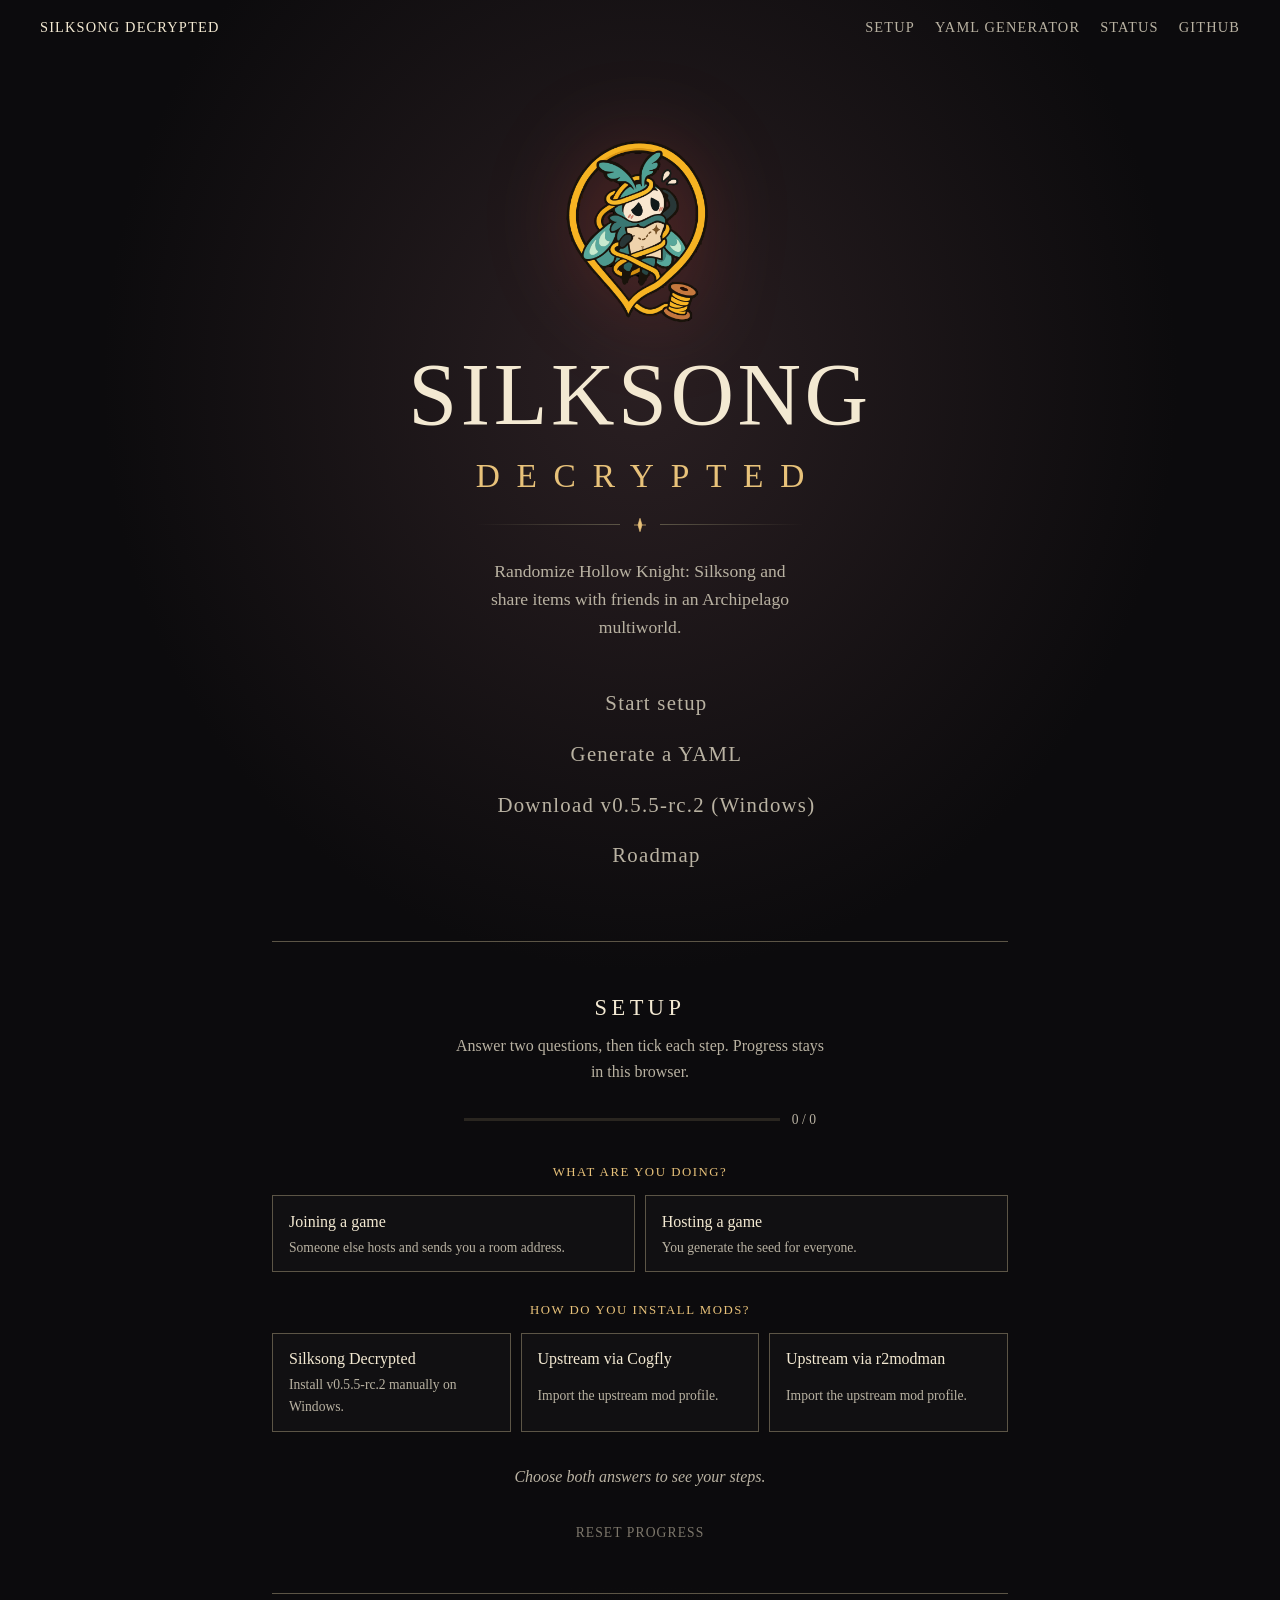
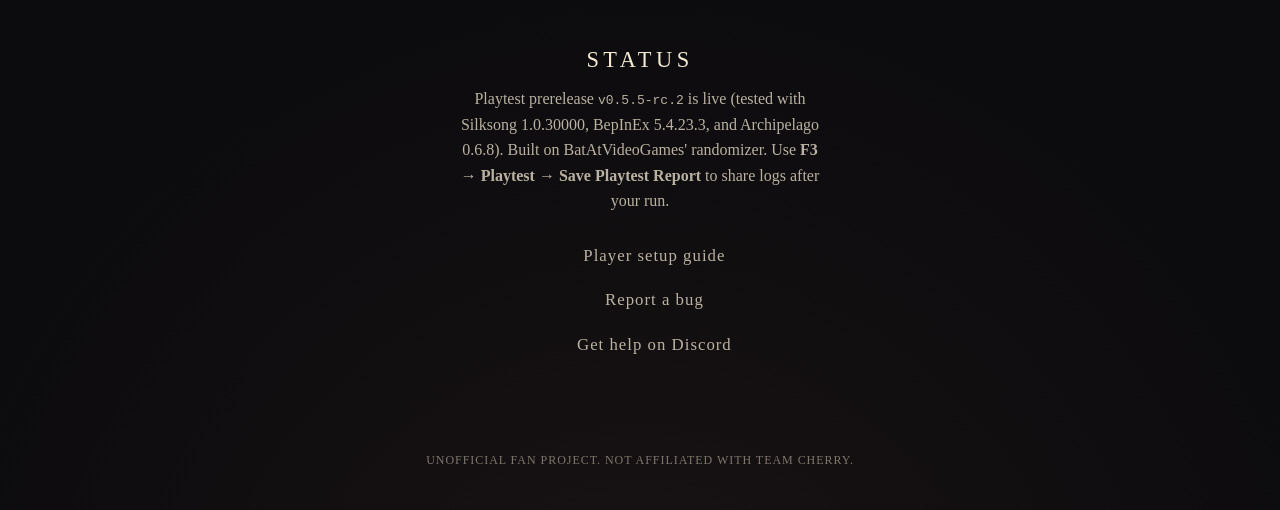
==== site/index.html @ 8d577edd "Prepare v0.5.5-rc.2 playtest release with check icons and diagnostics" ====
<!doctype html>
<html lang="en">
<head>
  <meta charset="utf-8">
  <meta name="viewport" content="width=device-width, initial-scale=1">
  <meta name="description" content="Silksong Decrypted: an unofficial Archipelago randomizer for Hollow Knight: Silksong, with a step-by-step setup checklist.">
  <title>Silksong Decrypted</title>
  <link rel="icon" href="./assets/logo.svg" type="image/svg+xml">
  <link rel="stylesheet" href="./style.css">
  <script src="./setup.js" defer></script>
</head>
<body>
  <svg width="0" height="0" aria-hidden="true" style="position:absolute">
    <defs>
      <symbol id="pin" viewBox="0 0 24 24"><path d="M12 2 15 12 12 22 9 12Z M3 12h6 M15 12h6" fill="currentColor" stroke="currentColor" stroke-width="1"/></symbol>
    </defs>
  </svg>

  <header class="bar">
    <a class="brand" href="./">Silksong Decrypted</a>
    <nav aria-label="Project">
      <a href="#setup">Setup</a>
      <a href="./yaml.html">YAML Generator</a>
      <a href="#status">Status</a>
      <a href="https://github.com/Decryptu/silksong-decrypted">GitHub</a>
    </nav>
  </header>

  <main>
    <section class="title-screen">
      <img class="crest" src="./assets/logo.png" alt="" width="640" height="700">
      <h1>Silksong<span>Decrypted</span></h1>
      <div class="flourish" aria-hidden="true"><i></i><svg><use href="#pin"/></svg><i></i></div>
      <p class="lede">Randomize Hollow Knight: Silksong and share items with friends in an Archipelago multiworld.</p>
      <ul class="menu" role="list">
        <li><a href="#setup"><svg aria-hidden="true"><use href="#pin"/></svg>Start setup</a></li>
        <li><a href="./yaml.html"><svg aria-hidden="true"><use href="#pin"/></svg>Generate a YAML</a></li>
        <li><a href="https://github.com/Decryptu/silksong-decrypted/releases/tag/v0.5.5-rc.2"><svg aria-hidden="true"><use href="#pin"/></svg>Download v0.5.5-rc.2 (Windows)</a></li>
        <li><a href="https://github.com/Decryptu/silksong-decrypted/blob/main/ROADMAP.md"><svg aria-hidden="true"><use href="#pin"/></svg>Roadmap</a></li>
      </ul>
    </section>

    <section id="setup" class="panel" aria-labelledby="setup-h">
      <header class="panel-head">
        <h2 id="setup-h">Setup</h2>
        <p>Answer two questions, then tick each step. Progress stays in this browser.</p>
        <div class="progress" aria-live="polite"><div class="track"><div class="fill" id="fill"></div></div><span id="count">0 / 0</span></div>
      </header>

      <fieldset class="choice">
        <legend>What are you doing?</legend>
        <label><input type="radio" name="role" value="play"><span>Joining a game</span><small>Someone else hosts and sends you a room address.</small></label>
        <label><input type="radio" name="role" value="host"><span>Hosting a game</span><small>You generate the seed for everyone.</small></label>
      </fieldset>

      <fieldset class="choice">
        <legend>How do you install mods?</legend>
        <label><input type="radio" name="install" value="manual"><span>Silksong Decrypted</span><small>Install v0.5.5-rc.2 manually on Windows.</small></label>
        <label><input type="radio" name="install" value="cogfly"><span>Upstream via Cogfly</span><small>Import the upstream mod profile.</small></label>
        <label><input type="radio" name="install" value="r2"><span>Upstream via r2modman</span><small>Import the upstream mod profile.</small></label>
      </fieldset>

      <ol class="steps" id="steps"></ol>
      <p class="hint" id="hint">Choose both answers to see your steps.</p>
      <button type="button" class="reset" id="reset">Reset progress</button>
    </section>

    <section id="status" class="panel" aria-labelledby="status-h">
      <h2 id="status-h">Status</h2>
      <p>Playtest prerelease <code>v0.5.5-rc.2</code> is live (tested with Silksong 1.0.30000, BepInEx 5.4.23.3, and Archipelago 0.6.8). Built on BatAtVideoGames' randomizer. Use <strong>F3 → Playtest → Save Playtest Report</strong> to share logs after your run.</p>
      <ul class="menu small" role="list">
        <li><a href="https://github.com/Decryptu/silksong-decrypted/blob/main/SETUP.md"><svg aria-hidden="true"><use href="#pin"/></svg>Player setup guide</a></li>
        <li><a href="https://github.com/Decryptu/silksong-decrypted/issues"><svg aria-hidden="true"><use href="#pin"/></svg>Report a bug</a></li>
        <li><a href="https://discord.gg/archipelago"><svg aria-hidden="true"><use href="#pin"/></svg>Get help on Discord</a></li>
      </ul>
    </section>
  </main>

  <footer class="bar foot"><span>Unofficial fan project. Not affiliated with Team Cherry.</span></footer>
</body>
</html>
---- site/style.css ----
:root {
  color-scheme: dark;
  --ink: #f3e9d2;
  --dim: #b9b2a2;
  --line: #5c5546;
  --gold: #e8c27a;
  --red: #c0423a;
  --bg: #0c0b0d;
  font: 100%/1.6 Georgia, "Times New Roman", serif;
  background: var(--bg);
  color: var(--ink);
}
* { box-sizing: border-box; }
body {
  margin: 0;
  background:
    radial-gradient(ellipse 60% 40% at 50% 18%, #2a1f22 0%, transparent 70%),
    radial-gradient(ellipse 80% 50% at 50% 110%, #1a1416 0%, transparent 70%),
    var(--bg);
  min-height: 100vh;
}
a { color: var(--gold); text-underline-offset: .25em; }
:focus-visible { outline: 1px solid var(--gold); outline-offset: .35rem; }
svg { width: 1em; height: 1em; }

.bar { display: flex; justify-content: space-between; align-items: center; gap: 1rem; padding: 1rem clamp(1rem, 4vw, 2.5rem); font-size: .9rem; letter-spacing: .08em; text-transform: uppercase; }
.bar nav { display: flex; gap: 1.25rem; }
.bar a { color: var(--dim); text-decoration: none; }
.bar a:hover { color: var(--ink); }
.brand { color: var(--ink) !important; }
.foot { justify-content: center; color: #7d776b; font-size: .75rem; padding-block: 2.5rem; }

main { width: min(46rem, 100% - 2rem); margin-inline: auto; }

.title-screen { text-align: center; padding-block: clamp(2rem, 7vw, 5rem) 4rem; }
.crest { width: clamp(7rem, 22vw, 11rem); height: auto; filter: drop-shadow(0 0 2.5rem #c0423a55); }
h1 { font-weight: 400; font-size: clamp(2.8rem, 9vw, 5.5rem); line-height: 1; letter-spacing: .04em; margin: 1rem 0 0; text-transform: uppercase; }
h1 span { display: block; font-size: .38em; letter-spacing: .5em; margin-top: .6em; color: var(--gold); padding-left: .5em; }
.flourish { display: flex; align-items: center; justify-content: center; gap: .75rem; color: var(--gold); margin: 1.5rem auto; }
.flourish i { height: 1px; width: min(9rem, 30vw); background: linear-gradient(90deg, transparent, var(--line)); }
.flourish i:last-child { transform: scaleX(-1); }
.lede { color: var(--dim); max-width: 34ch; margin: 0 auto 2.5rem; font-size: 1.1rem; }

.menu { list-style: none; padding: 0; margin: 0; display: grid; justify-items: center; gap: .5rem; }
.menu a { display: inline-flex; align-items: center; gap: .75rem; color: var(--dim); text-decoration: none; font-size: 1.3rem; letter-spacing: .06em; padding: .3rem 1rem; transition: color .2s; }
.menu a svg { color: var(--gold); opacity: 0; transform: translateX(.4rem); transition: opacity .2s, transform .2s; }
.menu a:hover, .menu a:focus-visible { color: var(--ink); }
.menu a:hover svg, .menu a:focus-visible svg { opacity: 1; transform: none; }
.menu.small a { font-size: 1.05rem; }

.panel { border-top: 1px solid var(--line); padding-block: 3rem; }
h2 { font-weight: 400; text-transform: uppercase; letter-spacing: .2em; font-size: 1.4rem; text-align: center; margin: 0 0 .5rem; }
.panel > p, .panel-head p { color: var(--dim); text-align: center; margin: 0 auto 1.5rem; max-width: 46ch; }

.progress { display: flex; align-items: center; gap: .75rem; max-width: 22rem; margin: 0 auto 2rem; font-size: .85rem; color: var(--dim); }
.track { flex: 1; height: 3px; background: #2a2620; }
.fill { height: 100%; width: 0; background: var(--gold); transition: width .3s; }

.choice { border: 0; padding: 0; margin: 0 0 1.75rem; }
.choice legend { width: 100%; text-align: center; color: var(--gold); letter-spacing: .12em; text-transform: uppercase; font-size: .8rem; margin-bottom: .75rem; }
.choice { display: grid; grid-template-columns: repeat(auto-fit, minmax(12rem, 1fr)); gap: .6rem; }
.choice label { position: relative; display: grid; gap: .15rem; padding: .8rem 1rem; border: 1px solid var(--line); cursor: pointer; background: #ffffff05; transition: border-color .2s, background .2s; }
.choice label:hover { border-color: var(--dim); }
.choice input { position: absolute; opacity: 0; }
.choice label:has(input:checked) { border-color: var(--gold); background: #e8c27a12; }
.choice label:has(input:focus-visible) { outline: 1px solid var(--gold); outline-offset: 3px; }
.choice small { color: var(--dim); font-size: .85rem; }

.steps { list-style: none; padding: 0; margin: 2rem 0 0; counter-reset: s; }
.steps li { counter-increment: s; border-bottom: 1px solid #2a2620; }
.steps label { display: grid; grid-template-columns: 2rem 1fr; gap: .75rem; padding: .9rem 0; cursor: pointer; }
.steps input { appearance: none; width: 1.2rem; height: 1.2rem; margin: .25rem 0 0; border: 1px solid var(--line); transform: rotate(45deg); cursor: pointer; display: grid; place-content: center; }
.steps input::after { content: ""; width: .55rem; height: .55rem; background: var(--gold); transform: scale(0); transition: transform .15s; }
.steps input:checked { border-color: var(--gold); }
.steps input:checked::after { transform: scale(1); }
.steps b { display: block; font-weight: 400; }
.steps b::before { content: counter(s) ". "; color: var(--gold); }
.steps span { color: var(--dim); font-size: .92rem; }
.steps li:has(input:checked) b { color: var(--dim); text-decoration: line-through; text-decoration-color: var(--line); }
.steps code { font-family: ui-monospace, Consolas, monospace; font-size: .85em; color: var(--ink); background: #ffffff0d; padding: .05em .35em; user-select: all; }

.hint { text-align: center; color: var(--dim); font-style: italic; }
.hint[hidden] { display: none; }
.reset { display: block; margin: 2rem auto 0; background: none; border: 0; color: #7d776b; font: inherit; font-size: .85rem; letter-spacing: .08em; text-transform: uppercase; cursor: pointer; }
.reset:hover { color: var(--red); }

@media (max-width: 36rem) {
  .bar { flex-direction: column; gap: .5rem; }
  .menu a { font-size: 1.15rem; }
}

/* YAML Generator */
.bar a[aria-current="page"] { color: var(--gold); }
.sr-only { position: absolute; width: 1px; height: 1px; padding: 0; margin: -1px; overflow: hidden; clip: rect(0, 0, 0, 0); white-space: nowrap; border: 0; }

.yaml-main { width: min(76rem, 100% - 2rem); margin-inline: auto; padding-bottom: 3rem; }
.yaml-hero { text-align: center; padding-block: clamp(1.5rem, 4vw, 3rem) 2rem; border-bottom: 1px solid var(--line); }
.yaml-hero .eyebrow { margin: 0 0 .5rem; font-size: .8rem; letter-spacing: .16em; text-transform: uppercase; color: var(--gold); }
.yaml-hero h1 { font-size: clamp(2rem, 5vw, 3.2rem); margin: 0 0 .75rem; }
.yaml-hero .lede { max-width: 54ch; margin-bottom: 0; font-size: 1.02rem; }

.yaml-presets-section { padding-block: 1.75rem; border-bottom: 1px solid #2a2620; }
.section-head { display: flex; flex-wrap: wrap; justify-content: space-between; align-items: center; gap: .75rem; margin-bottom: 1rem; }
.section-head h2 { margin: 0; text-align: left; font-size: 1.1rem; }
.preset-actions { display: flex; gap: .5rem; flex-wrap: wrap; }

.preset-grid { display: grid; grid-template-columns: repeat(auto-fill, minmax(13.5rem, 1fr)); gap: .65rem; }
.preset-card { text-align: left; font: inherit; color: var(--ink); background: #ffffff05; border: 1px solid var(--line); padding: .75rem .9rem; cursor: pointer; display: grid; gap: .35rem; align-content: start; transition: border-color .2s, background .2s; }
.preset-card:hover { border-color: var(--dim); background: #ffffff0a; }
.preset-card.active { border-color: var(--gold); background: #e8c27a14; }
.preset-top { display: flex; justify-content: space-between; align-items: center; gap: .5rem; }
.preset-top strong { font-weight: 400; font-size: 1rem; }
.preset-desc { color: var(--dim); font-size: .82rem; line-height: 1.4; }

.tag { font-size: .68rem; letter-spacing: .1em; text-transform: uppercase; padding: .1rem .45rem; border: 1px solid var(--line); color: var(--gold); white-space: nowrap; }
.tag.beta { border-color: #c0423a88; color: #f08a82; background: #c0423a1a; }

.yaml-layout { display: grid; grid-template-columns: minmax(0, 1.45fr) minmax(0, 1fr); gap: 1.5rem; align-items: start; margin-top: 1.75rem; }
.yaml-editor { min-width: 0; max-width: 100%; }
.yaml-sidebar { position: sticky; top: 1rem; display: grid; grid-template-columns: minmax(0, 1fr); gap: 1.25rem; min-width: 0; max-width: 100%; }

.card { border: 1px solid var(--line); background: #121013cc; padding: 1.1rem 1.2rem; min-width: 0; max-width: 100%; }
.card-head { display: flex; justify-content: space-between; align-items: flex-start; gap: .75rem; margin-bottom: .75rem; }
.card-head h2 { margin: 0; text-align: left; font-size: 1.05rem; letter-spacing: .15em; }
.meta-line { margin: .2rem 0 0; font-size: .82rem; color: var(--dim); }
.meta-line code { font-family: ui-monospace, Consolas, monospace; color: var(--gold); }

.identity-card { margin-bottom: 1rem; }
.identity-grid { display: grid; grid-template-columns: minmax(0, 1fr) minmax(0, 1.3fr); gap: .85rem; }
.field { display: grid; gap: .3rem; }
.field-label { font-size: .82rem; letter-spacing: .06em; text-transform: uppercase; color: var(--gold); }
.field-label small { text-transform: none; letter-spacing: 0; color: var(--dim); }
.field input, .toolbar input[type="search"], .opt-control select, .opt-control input[type="text"], .opt-control input[type="number"], .opt-control textarea {
  width: 100%; font: inherit; font-size: .92rem; color: var(--ink); background: #0c0b0d; border: 1px solid var(--line); padding: .45rem .65rem;
}
.opt-control textarea { font-family: ui-monospace, Consolas, monospace; font-size: .8rem; resize: vertical; }
.field input.invalid, .opt-control textarea.invalid { border-color: var(--red); background: #c0423a14; }
.import-status, .copy-status { margin: .6rem 0 0; font-size: .84rem; color: var(--gold); }
.import-status.error { color: #f08a82; }

.toolbar { display: flex; flex-wrap: wrap; gap: .65rem; align-items: center; margin-bottom: 1rem; }
.search-wrap { flex: 1 1 14rem; }
.toolbar-toggles { display: flex; flex-wrap: wrap; align-items: center; gap: .65rem; }
.inline-check { display: inline-flex; align-items: center; gap: .4rem; font-size: .85rem; color: var(--dim); cursor: pointer; }
.inline-check input { accent-color: var(--gold); cursor: pointer; }

.btn { font: inherit; font-size: .82rem; letter-spacing: .08em; text-transform: uppercase; padding: .48rem .85rem; border: 1px solid var(--line); background: #ffffff08; color: var(--ink); cursor: pointer; transition: border-color .2s, background .2s, color .2s; }
.btn:hover:not(:disabled) { border-color: var(--gold); color: var(--gold); }
.btn:disabled { opacity: .45; cursor: not-allowed; }
.btn.primary { border-color: var(--gold); background: #e8c27a22; color: var(--gold); }
.btn.primary:hover:not(:disabled) { background: #e8c27a38; color: var(--ink); }
.btn.ghost, .btn.subtle { background: transparent; color: var(--dim); padding: .35rem .65rem; font-size: .76rem; }
.btn.quickfix { margin-top: .5rem; padding: .3rem .65rem; font-size: .74rem; border-color: var(--gold); color: var(--gold); }
.file-btn { display: inline-flex; align-items: center; }

.groups-container { display: grid; grid-template-columns: minmax(0, 1fr); gap: .75rem; }
.opt-group { border: 1px solid var(--line); background: #121013aa; min-width: 0; }
.opt-group.experimental-group { border-color: #c0423a66; }
.opt-group summary { display: flex; justify-content: space-between; align-items: center; gap: .75rem; padding: .8rem 1rem; cursor: pointer; list-style: none; user-select: none; }
.opt-group summary::-webkit-details-marker { display: none; }
.opt-group summary::before { content: "▸"; color: var(--gold); margin-right: .5rem; transition: transform .15s; display: inline-block; }
.opt-group[open] summary::before { transform: rotate(90deg); }
.group-title { font-size: .95rem; letter-spacing: .1em; text-transform: uppercase; flex: 1; }
.group-meta { display: inline-flex; align-items: center; gap: .5rem; font-size: .8rem; color: var(--dim); }
.changed-pill { color: var(--gold); border: 1px solid #e8c27a66; background: #e8c27a14; padding: .05rem .45rem; font-size: .74rem; }

.opt-list { border-top: 1px solid #2a2620; }
.opt-row { padding: .85rem 1rem; border-bottom: 1px solid #221f1c; border-left: 3px solid transparent; min-width: 0; }
.opt-row:last-child { border-bottom: 0; }
.opt-row.modified { border-left-color: var(--gold); background: #e8c27a07; }
.opt-row.issue-warning { border-left-color: #d9a043; background: #d9a04310; }
.opt-row.issue-error { border-left-color: var(--red); background: #c0423a16; }

.opt-head { display: grid; grid-template-columns: minmax(0, 1fr) minmax(11rem, 13.5rem); gap: 1rem; align-items: start; }
.opt-info, .opt-control { min-width: 0; }
.opt-title-line { display: flex; flex-wrap: wrap; align-items: center; gap: .45rem; }
.opt-title-line strong { font-weight: 400; font-size: .98rem; }
.opt-title-line code { font-family: ui-monospace, Consolas, monospace; font-size: .74rem; color: #9c9586; background: #ffffff09; padding: .05rem .35rem; overflow-wrap: anywhere; }
.opt-reset { background: none; border: 0; color: var(--dim); font: inherit; font-size: .74rem; text-transform: uppercase; letter-spacing: .06em; cursor: pointer; padding: 0 .25rem; }
.opt-reset:hover { color: var(--gold); text-decoration: underline; }
.opt-desc { margin: .35rem 0 0; font-size: .83rem; line-height: 1.45; color: var(--dim); }

.segmented { display: grid; grid-template-columns: 1fr 1fr; border: 1px solid var(--line); }
.seg-btn { font: inherit; font-size: .82rem; padding: .42rem .5rem; border: 0; background: #0c0b0d; color: var(--dim); cursor: pointer; transition: background .15s, color .15s; }
.seg-btn + .seg-btn { border-left: 1px solid var(--line); }
.seg-btn.active { background: #e8c27a24; color: var(--gold); }

.range-control { display: grid; grid-template-columns: 1fr 4.4rem; gap: .5rem; align-items: center; }
.range-control input[type="range"] { width: 100%; accent-color: var(--gold); cursor: pointer; }
.special-chips { display: flex; flex-wrap: wrap; gap: .3rem; margin-top: .35rem; }
.chip { font: inherit; font-size: .72rem; padding: .12rem .4rem; border: 1px solid var(--line); background: transparent; color: var(--dim); cursor: pointer; }
.chip.active, .chip:hover { border-color: var(--gold); color: var(--gold); }

.status-pill { font-size: .74rem; letter-spacing: .1em; text-transform: uppercase; padding: .15rem .55rem; border: 1px solid; }
.status-pill.ok { color: #8fd19e; border-color: #4f8c5e; background: #4f8c5e1a; }
.status-pill.warn { color: var(--gold); border-color: #a8823c; background: #e8c27a18; }
.status-pill.error { color: #f29a94; border-color: var(--red); background: #c0423a22; }

.filler-summary { font-size: .82rem; color: var(--dim); padding: .45rem .65rem; border: 1px solid #353028; background: #ffffff05; margin-bottom: .75rem; }
.filler-summary.short { border-color: var(--red); color: #f29a94; background: #c0423a16; }

.validation-list { display: grid; gap: .6rem; max-height: 18rem; overflow-y: auto; }
.validation-ok { margin: 0; font-size: .88rem; color: #9fcba9; }
.issue-card { padding: .65rem .75rem; border: 1px solid; font-size: .83rem; line-height: 1.4; }
.issue-card strong { display: block; font-weight: 400; font-size: .9rem; margin-bottom: .2rem; }
.issue-card p { margin: 0; color: var(--dim); }
.issue-card.error { border-color: var(--red); background: #c0423a18; }
.issue-card.error strong { color: #f29a94; }
.issue-card.warning { border-color: #a8823c; background: #e8c27a12; }
.issue-card.warning strong { color: var(--gold); }
.issue-card.info { border-color: var(--line); background: #ffffff06; }

.export-toggles { display: flex; flex-wrap: wrap; gap: .85rem; margin-bottom: .85rem; }
.export-actions { display: flex; flex-wrap: wrap; gap: .6rem; margin-bottom: .85rem; }
.export-actions .btn { flex: 1 1 8rem; text-align: center; }

.yaml-code { margin: 0; padding: .85rem; background: #080709; border: 1px solid #2e2922; color: var(--ink); font-family: ui-monospace, Consolas, monospace; font-size: .78rem; line-height: 1.48; max-width: 100%; max-height: 26rem; overflow: auto; white-space: pre; }

@media (max-width: 56rem) {
  .yaml-layout { grid-template-columns: minmax(0, 1fr); }
  .yaml-sidebar { position: static; }
}
@media (max-width: 40rem) {
  .identity-grid, .opt-head { grid-template-columns: minmax(0, 1fr); }
}
@media (prefers-reduced-motion: reduce) { * { transition: none !important; } }
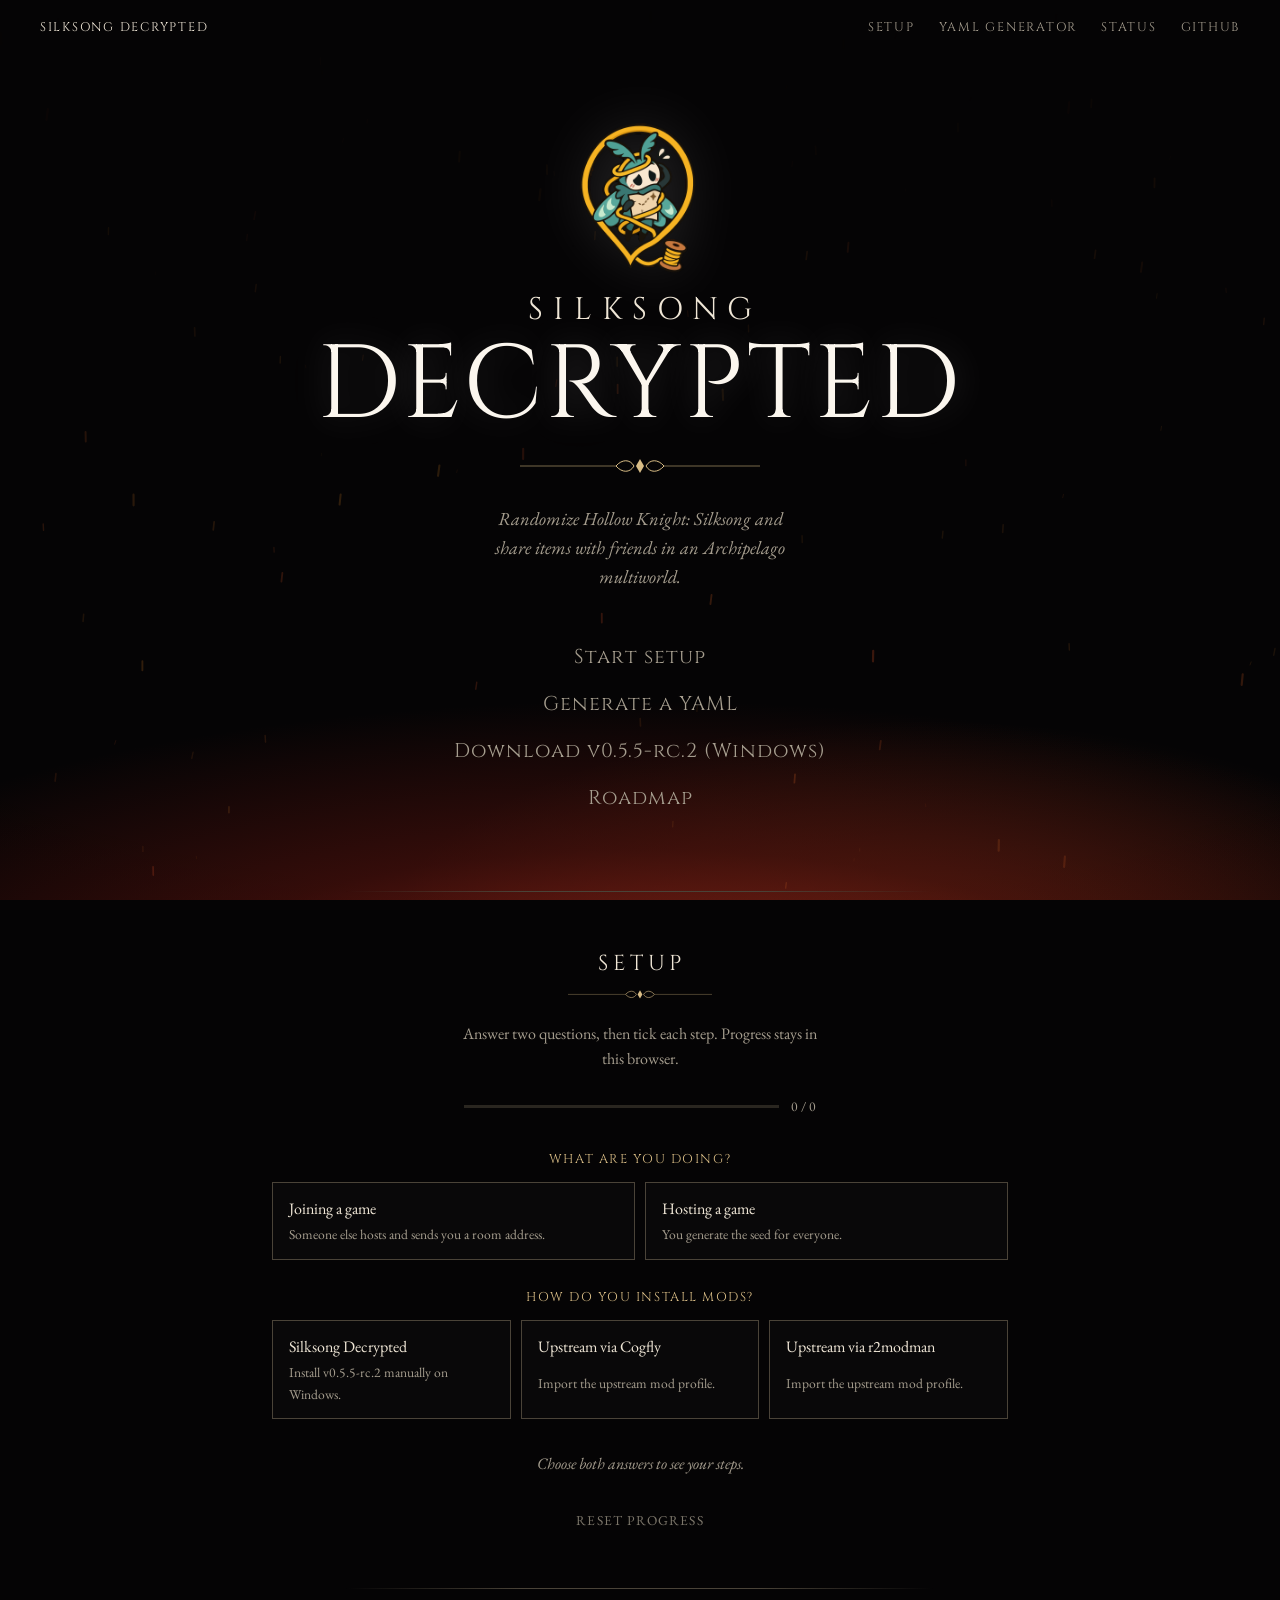
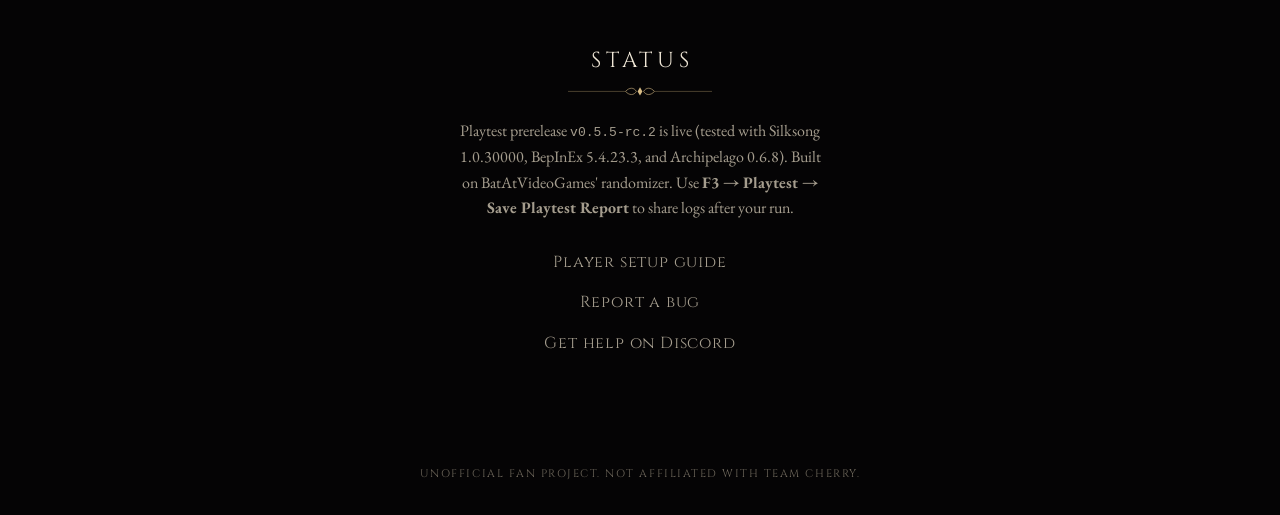
==== commit e2c14211: "Redesign site to match the game's title screen Mirror the menu's left and right cursors so labels st" ====
--- a/site/index.html
+++ b/site/index.html
@@ -7,12 +7,17 @@
   <title>Silksong Decrypted</title>
   <link rel="icon" href="./assets/logo.svg" type="image/svg+xml">
   <link rel="stylesheet" href="./style.css">
+  <link rel="preconnect" href="https://fonts.googleapis.com">
+  <link rel="preconnect" href="https://fonts.gstatic.com" crossorigin>
+  <link rel="stylesheet" href="https://fonts.googleapis.com/css2?family=Cinzel:wght@400;600&family=EB+Garamond:ital,wght@0,400;0,500;1,400&display=swap">
+  <script src="./embers.js" defer></script>
   <script src="./setup.js" defer></script>
 </head>
 <body>
   <svg width="0" height="0" aria-hidden="true" style="position:absolute">
     <defs>
-      <symbol id="pin" viewBox="0 0 24 24"><path d="M12 2 15 12 12 22 9 12Z M3 12h6 M15 12h6" fill="currentColor" stroke="currentColor" stroke-width="1"/></symbol>
+      <symbol id="fleur" viewBox="0 0 32 24"><g fill="currentColor"><path d="M30 12 22 9.2 18 12l4 2.8Z"/><path d="M18 12c-3-4.5-7.5-6-11-3.6-2.4 1.6-1.6 5 .9 5 1.7 0 2.4-1.6 1.5-2.6-.6-.7-1.8-.4-1.8.4.9-2 4.6-2 10.4.8Z"/><path d="M18 12c-3 4.5-7.5 6-11 3.6-.7-.5-1.2-1.1-1.4-1.8 2.6 1.5 6.6.8 12.4-1.8Z" opacity=".7"/><circle cx="3" cy="12" r="1.3"/></g></symbol>
+      <symbol id="rule" viewBox="0 0 240 20"><g fill="none" stroke="currentColor" stroke-width="1"><path d="M0 10h96M144 10h96" opacity=".55"/><path d="M96 10c6-7 14-7 18 0-4 7-12 7-18 0ZM144 10c-6-7-14-7-18 0 4 7 12 7 18 0Z"/></g><path d="M120 3l4 7-4 7-4-7Z" fill="currentColor"/></symbol>
     </defs>
   </svg>
 
@@ -29,20 +34,21 @@
   <main>
     <section class="title-screen">
       <img class="crest" src="./assets/logo.png" alt="" width="640" height="700">
-      <h1>Silksong<span>Decrypted</span></h1>
-      <div class="flourish" aria-hidden="true"><i></i><svg><use href="#pin"/></svg><i></i></div>
+      <h1><small>Silksong</small>Decrypted</h1>
+      <svg class="rule" aria-hidden="true"><use href="#rule"/></svg>
       <p class="lede">Randomize Hollow Knight: Silksong and share items with friends in an Archipelago multiworld.</p>
       <ul class="menu" role="list">
-        <li><a href="#setup"><svg aria-hidden="true"><use href="#pin"/></svg>Start setup</a></li>
-        <li><a href="./yaml.html"><svg aria-hidden="true"><use href="#pin"/></svg>Generate a YAML</a></li>
-        <li><a href="https://github.com/Decryptu/silksong-decrypted/releases/tag/v0.5.5-rc.2"><svg aria-hidden="true"><use href="#pin"/></svg>Download v0.5.5-rc.2 (Windows)</a></li>
-        <li><a href="https://github.com/Decryptu/silksong-decrypted/blob/main/ROADMAP.md"><svg aria-hidden="true"><use href="#pin"/></svg>Roadmap</a></li>
+        <li><a href="#setup"><svg class="cur" aria-hidden="true"><use href="#fleur"/></svg><span>Start setup</span><svg class="cur r" aria-hidden="true"><use href="#fleur"/></svg></a></li>
+        <li><a href="./yaml.html"><svg class="cur" aria-hidden="true"><use href="#fleur"/></svg><span>Generate a YAML</span><svg class="cur r" aria-hidden="true"><use href="#fleur"/></svg></a></li>
+        <li><a href="https://github.com/Decryptu/silksong-decrypted/releases/tag/v0.5.5-rc.2"><svg class="cur" aria-hidden="true"><use href="#fleur"/></svg><span>Download v0.5.5-rc.2 (Windows)</span><svg class="cur r" aria-hidden="true"><use href="#fleur"/></svg></a></li>
+        <li><a href="https://github.com/Decryptu/silksong-decrypted/blob/main/ROADMAP.md"><svg class="cur" aria-hidden="true"><use href="#fleur"/></svg><span>Roadmap</span><svg class="cur r" aria-hidden="true"><use href="#fleur"/></svg></a></li>
       </ul>
     </section>
 
     <section id="setup" class="panel" aria-labelledby="setup-h">
       <header class="panel-head">
         <h2 id="setup-h">Setup</h2>
+        <svg class="rule small" aria-hidden="true"><use href="#rule"/></svg>
         <p>Answer two questions, then tick each step. Progress stays in this browser.</p>
         <div class="progress" aria-live="polite"><div class="track"><div class="fill" id="fill"></div></div><span id="count">0 / 0</span></div>
       </header>
@@ -67,11 +73,12 @@
 
     <section id="status" class="panel" aria-labelledby="status-h">
       <h2 id="status-h">Status</h2>
+      <svg class="rule small" aria-hidden="true"><use href="#rule"/></svg>
       <p>Playtest prerelease <code>v0.5.5-rc.2</code> is live (tested with Silksong 1.0.30000, BepInEx 5.4.23.3, and Archipelago 0.6.8). Built on BatAtVideoGames' randomizer. Use <strong>F3 → Playtest → Save Playtest Report</strong> to share logs after your run.</p>
       <ul class="menu small" role="list">
-        <li><a href="https://github.com/Decryptu/silksong-decrypted/blob/main/SETUP.md"><svg aria-hidden="true"><use href="#pin"/></svg>Player setup guide</a></li>
-        <li><a href="https://github.com/Decryptu/silksong-decrypted/issues"><svg aria-hidden="true"><use href="#pin"/></svg>Report a bug</a></li>
-        <li><a href="https://discord.gg/archipelago"><svg aria-hidden="true"><use href="#pin"/></svg>Get help on Discord</a></li>
+        <li><a href="https://github.com/Decryptu/silksong-decrypted/blob/main/SETUP.md"><svg class="cur" aria-hidden="true"><use href="#fleur"/></svg><span>Player setup guide</span><svg class="cur r" aria-hidden="true"><use href="#fleur"/></svg></a></li>
+        <li><a href="https://github.com/Decryptu/silksong-decrypted/issues"><svg class="cur" aria-hidden="true"><use href="#fleur"/></svg><span>Report a bug</span><svg class="cur r" aria-hidden="true"><use href="#fleur"/></svg></a></li>
+        <li><a href="https://discord.gg/archipelago"><svg class="cur" aria-hidden="true"><use href="#fleur"/></svg><span>Get help on Discord</span><svg class="cur r" aria-hidden="true"><use href="#fleur"/></svg></a></li>
       </ul>
     </section>
   </main>
--- a/site/style.css
+++ b/site/style.css
@@ -1,55 +1,67 @@
 :root {
   color-scheme: dark;
-  --ink: #f3e9d2;
-  --dim: #b9b2a2;
-  --line: #5c5546;
-  --gold: #e8c27a;
+  --ink: #efe6d6;
+  --dim: #a59d8e;
+  --line: #4a4338;
+  --gold: #d9bd86;
   --red: #c0423a;
-  --bg: #0c0b0d;
-  font: 100%/1.6 Georgia, "Times New Roman", serif;
+  --bg: #050405;
+  --display: "Cinzel", "Trajan Pro", Georgia, serif;
+  font: 400 100%/1.6 "EB Garamond", Georgia, "Times New Roman", serif;
   background: var(--bg);
   color: var(--ink);
 }
 * { box-sizing: border-box; }
-body {
-  margin: 0;
+html { background: var(--bg); }
+body { margin: 0; min-height: 100vh; position: relative; isolation: isolate; }
+/* Title-screen backdrop: black sky, heat rising from below, a faint ember haze. */
+body::before {
+  content: ""; position: fixed; inset: 0; z-index: -2; pointer-events: none;
   background:
-    radial-gradient(ellipse 60% 40% at 50% 18%, #2a1f22 0%, transparent 70%),
-    radial-gradient(ellipse 80% 50% at 50% 110%, #1a1416 0%, transparent 70%),
+    radial-gradient(120% 55% at 50% 112%, #a8281acc 0%, #5e140e88 32%, #22080600 62%),
+    radial-gradient(70% 40% at 72% 104%, #ff6a2a33 0%, transparent 60%),
+    radial-gradient(140% 100% at 50% 40%, transparent 55%, #000000d0 100%),
     var(--bg);
-  min-height: 100vh;
-}
+}
+.embers { position: fixed; inset: 0; width: 100%; height: 100%; z-index: -1; pointer-events: none; }
 a { color: var(--gold); text-underline-offset: .25em; }
 :focus-visible { outline: 1px solid var(--gold); outline-offset: .35rem; }
 svg { width: 1em; height: 1em; }
 
-.bar { display: flex; justify-content: space-between; align-items: center; gap: 1rem; padding: 1rem clamp(1rem, 4vw, 2.5rem); font-size: .9rem; letter-spacing: .08em; text-transform: uppercase; }
-.bar nav { display: flex; gap: 1.25rem; }
-.bar a { color: var(--dim); text-decoration: none; }
+.bar { display: flex; justify-content: space-between; align-items: center; gap: 1rem; padding: 1.1rem clamp(1rem, 4vw, 2.5rem); font-family: var(--display); font-size: .78rem; letter-spacing: .14em; text-transform: uppercase; }
+.bar nav { display: flex; gap: 1.5rem; flex-wrap: wrap; justify-content: center; }
+.bar a { color: var(--dim); text-decoration: none; transition: color .2s; }
 .bar a:hover { color: var(--ink); }
 .brand { color: var(--ink) !important; }
-.foot { justify-content: center; color: #7d776b; font-size: .75rem; padding-block: 2.5rem; }
+.foot { justify-content: center; color: #6f685c; font-size: .68rem; padding-block: 3rem 2rem; }
 
 main { width: min(46rem, 100% - 2rem); margin-inline: auto; }
-
-.title-screen { text-align: center; padding-block: clamp(2rem, 7vw, 5rem) 4rem; }
-.crest { width: clamp(7rem, 22vw, 11rem); height: auto; filter: drop-shadow(0 0 2.5rem #c0423a55); }
-h1 { font-weight: 400; font-size: clamp(2.8rem, 9vw, 5.5rem); line-height: 1; letter-spacing: .04em; margin: 1rem 0 0; text-transform: uppercase; }
-h1 span { display: block; font-size: .38em; letter-spacing: .5em; margin-top: .6em; color: var(--gold); padding-left: .5em; }
-.flourish { display: flex; align-items: center; justify-content: center; gap: .75rem; color: var(--gold); margin: 1.5rem auto; }
-.flourish i { height: 1px; width: min(9rem, 30vw); background: linear-gradient(90deg, transparent, var(--line)); }
-.flourish i:last-child { transform: scaleX(-1); }
-.lede { color: var(--dim); max-width: 34ch; margin: 0 auto 2.5rem; font-size: 1.1rem; }
-
-.menu { list-style: none; padding: 0; margin: 0; display: grid; justify-items: center; gap: .5rem; }
-.menu a { display: inline-flex; align-items: center; gap: .75rem; color: var(--dim); text-decoration: none; font-size: 1.3rem; letter-spacing: .06em; padding: .3rem 1rem; transition: color .2s; }
-.menu a svg { color: var(--gold); opacity: 0; transform: translateX(.4rem); transition: opacity .2s, transform .2s; }
-.menu a:hover, .menu a:focus-visible { color: var(--ink); }
-.menu a:hover svg, .menu a:focus-visible svg { opacity: 1; transform: none; }
-.menu.small a { font-size: 1.05rem; }
-
-.panel { border-top: 1px solid var(--line); padding-block: 3rem; }
-h2 { font-weight: 400; text-transform: uppercase; letter-spacing: .2em; font-size: 1.4rem; text-align: center; margin: 0 0 .5rem; }
+h1, h2, legend, .btn, .tag, .field-label, .group-title, .status-pill, .reset, .eyebrow { font-family: var(--display); }
+
+.title-screen { text-align: center; padding-block: clamp(1.5rem, 6vw, 4rem) 4.5rem; }
+.crest { width: clamp(6rem, 18vw, 9rem); height: auto; filter: drop-shadow(0 0 1.75rem #ffffff22); }
+h1 { font-weight: 400; font-size: clamp(3rem, 11vw, 6.5rem); line-height: .95; letter-spacing: .03em; margin: .75rem 0 0; text-transform: uppercase; color: #fbf6ee; text-shadow: 0 0 .35em #ffffff30, 0 0 1.2em #ff8a6a1f; }
+h1 small { display: block; font-size: .3em; letter-spacing: .32em; margin: 0 0 .35em .32em; color: var(--ink); text-shadow: none; }
+.rule { display: block; width: min(15rem, 70vw); height: 1.25rem; margin: 1.25rem auto 1.75rem; color: var(--gold); }
+.rule.small { width: 9rem; height: .8rem; margin: .4rem auto 1.25rem; }
+.lede { color: var(--dim); max-width: 36ch; margin: 0 auto 2.75rem; font-size: 1.15rem; font-style: italic; }
+
+/* Menu: text centred on its own; cursors sit outside the text box and mirror each other (MenuSelectable left/right cursors). */
+.menu { list-style: none; padding: 0; margin: 0; display: grid; justify-items: center; gap: .35rem; }
+.menu a { position: relative; display: inline-block; color: var(--dim); text-decoration: none; font-family: var(--display); font-size: 1.25rem; letter-spacing: .05em; padding: .3rem .25rem; transition: color .25s, text-shadow .25s; }
+.menu a::before { content: ""; position: absolute; inset: 15% -18%; z-index: -1; background: radial-gradient(closest-side, #ffffff14, transparent); opacity: 0; transition: opacity .3s; }
+.menu .cur { position: absolute; top: 50%; width: 1.6rem; height: 1.2rem; color: var(--ink); opacity: 0; pointer-events: none; transition: opacity .2s, transform .3s cubic-bezier(.2,.8,.2,1); }
+.menu .cur:not(.r) { right: 100%; transform: translate(-.2rem, -50%); }
+.menu .cur.r { left: 100%; transform: translate(.2rem, -50%) scaleX(-1); }
+.menu a:hover, .menu a:focus-visible { color: #fff; text-shadow: 0 0 .6em #ffffff40; outline: none; }
+.menu a:hover::before, .menu a:focus-visible::before { opacity: 1; }
+.menu a:hover .cur:not(.r), .menu a:focus-visible .cur:not(.r) { opacity: 1; transform: translate(-.7rem, -50%); }
+.menu a:hover .cur.r, .menu a:focus-visible .cur.r { opacity: 1; transform: translate(.7rem, -50%) scaleX(-1); }
+.menu.small a { font-size: 1rem; }
+
+.panel { position: relative; padding-block: 3.5rem; }
+.panel::before { content: ""; position: absolute; top: 0; left: 10%; right: 10%; height: 1px; background: linear-gradient(90deg, transparent, var(--line) 30%, var(--line) 70%, transparent); }
+h2 { font-weight: 400; text-transform: uppercase; letter-spacing: .22em; font-size: 1.35rem; text-align: center; margin: 0; padding-left: .22em; }
 .panel > p, .panel-head p { color: var(--dim); text-align: center; margin: 0 auto 1.5rem; max-width: 46ch; }
 
 .progress { display: flex; align-items: center; gap: .75rem; max-width: 22rem; margin: 0 auto 2rem; font-size: .85rem; color: var(--dim); }
@@ -86,7 +98,8 @@
 
 @media (max-width: 36rem) {
   .bar { flex-direction: column; gap: .5rem; }
-  .menu a { font-size: 1.15rem; }
+  .menu a { font-size: 1.05rem; }
+  .menu .cur { width: 1.2rem; }
 }
 
 /* YAML Generator */
@@ -119,7 +132,7 @@
 .yaml-editor { min-width: 0; max-width: 100%; }
 .yaml-sidebar { position: sticky; top: 1rem; display: grid; grid-template-columns: minmax(0, 1fr); gap: 1.25rem; min-width: 0; max-width: 100%; }
 
-.card { border: 1px solid var(--line); background: #121013cc; padding: 1.1rem 1.2rem; min-width: 0; max-width: 100%; }
+.card { border: 1px solid var(--line); background: #0a0809e6; padding: 1.1rem 1.2rem; min-width: 0; max-width: 100%; }
 .card-head { display: flex; justify-content: space-between; align-items: flex-start; gap: .75rem; margin-bottom: .75rem; }
 .card-head h2 { margin: 0; text-align: left; font-size: 1.05rem; letter-spacing: .15em; }
 .meta-line { margin: .2rem 0 0; font-size: .82rem; color: var(--dim); }
@@ -154,7 +167,7 @@
 .file-btn { display: inline-flex; align-items: center; }
 
 .groups-container { display: grid; grid-template-columns: minmax(0, 1fr); gap: .75rem; }
-.opt-group { border: 1px solid var(--line); background: #121013aa; min-width: 0; }
+.opt-group { border: 1px solid var(--line); background: #0a0809d9; min-width: 0; }
 .opt-group.experimental-group { border-color: #c0423a66; }
 .opt-group summary { display: flex; justify-content: space-between; align-items: center; gap: .75rem; padding: .8rem 1rem; cursor: pointer; list-style: none; user-select: none; }
 .opt-group summary::-webkit-details-marker { display: none; }
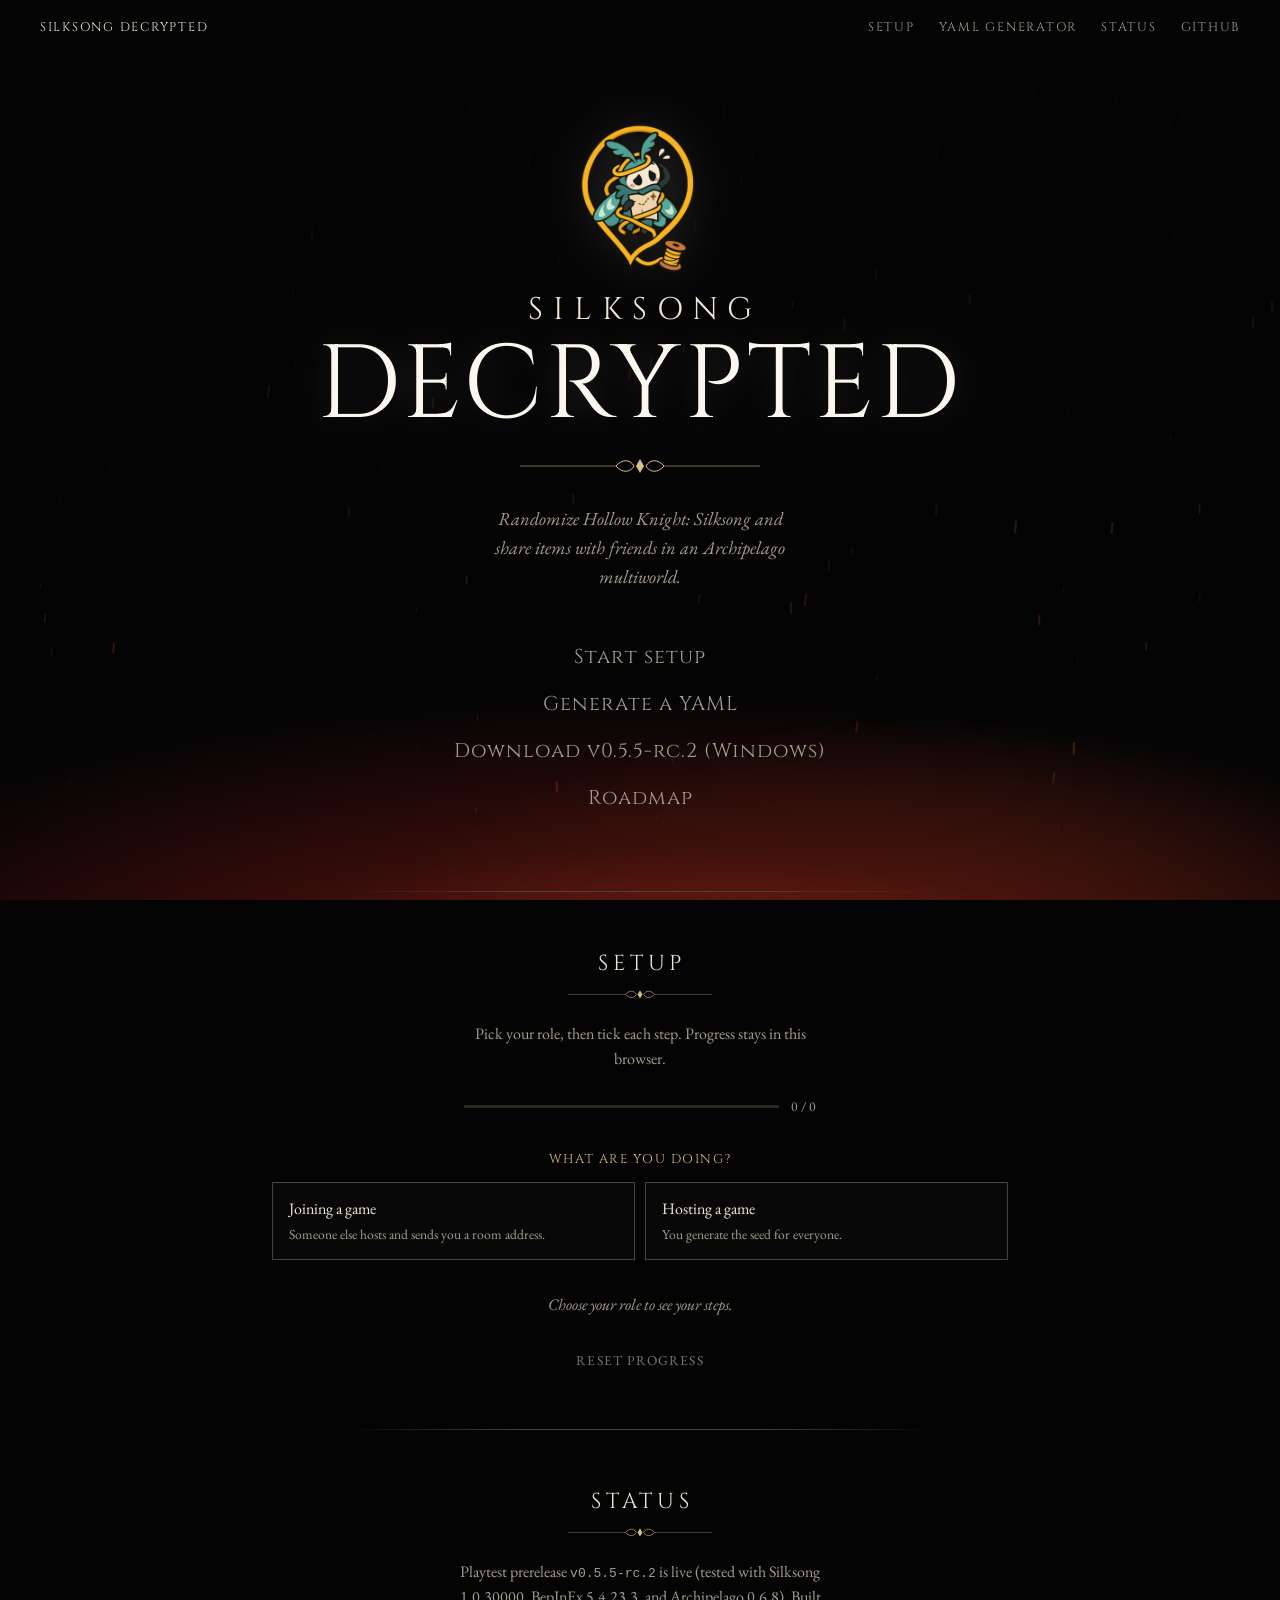
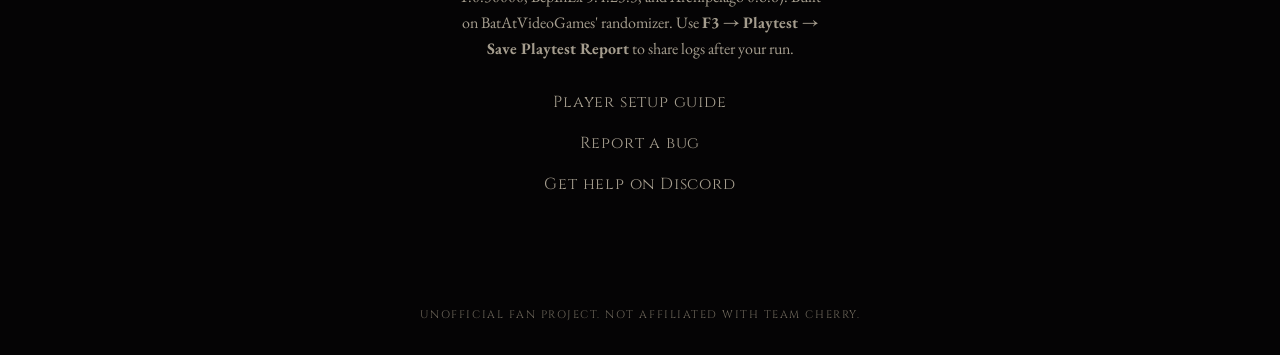
==== commit b7e20d63: "Remove upstream mod manager profile codes from setup guides The Cogfly and r2modman code installs th" ====
--- a/site/index.html
+++ b/site/index.html
@@ -49,7 +49,7 @@
       <header class="panel-head">
         <h2 id="setup-h">Setup</h2>
         <svg class="rule small" aria-hidden="true"><use href="#rule"/></svg>
-        <p>Answer two questions, then tick each step. Progress stays in this browser.</p>
+        <p>Pick your role, then tick each step. Progress stays in this browser.</p>
         <div class="progress" aria-live="polite"><div class="track"><div class="fill" id="fill"></div></div><span id="count">0 / 0</span></div>
       </header>
 
@@ -59,15 +59,8 @@
         <label><input type="radio" name="role" value="host"><span>Hosting a game</span><small>You generate the seed for everyone.</small></label>
       </fieldset>
 
-      <fieldset class="choice">
-        <legend>How do you install mods?</legend>
-        <label><input type="radio" name="install" value="manual"><span>Silksong Decrypted</span><small>Install v0.5.5-rc.2 manually on Windows.</small></label>
-        <label><input type="radio" name="install" value="cogfly"><span>Upstream via Cogfly</span><small>Import the upstream mod profile.</small></label>
-        <label><input type="radio" name="install" value="r2"><span>Upstream via r2modman</span><small>Import the upstream mod profile.</small></label>
-      </fieldset>
-
       <ol class="steps" id="steps"></ol>
-      <p class="hint" id="hint">Choose both answers to see your steps.</p>
+      <p class="hint" id="hint">Choose your role to see your steps.</p>
       <button type="button" class="reset" id="reset">Reset progress</button>
     </section>
 
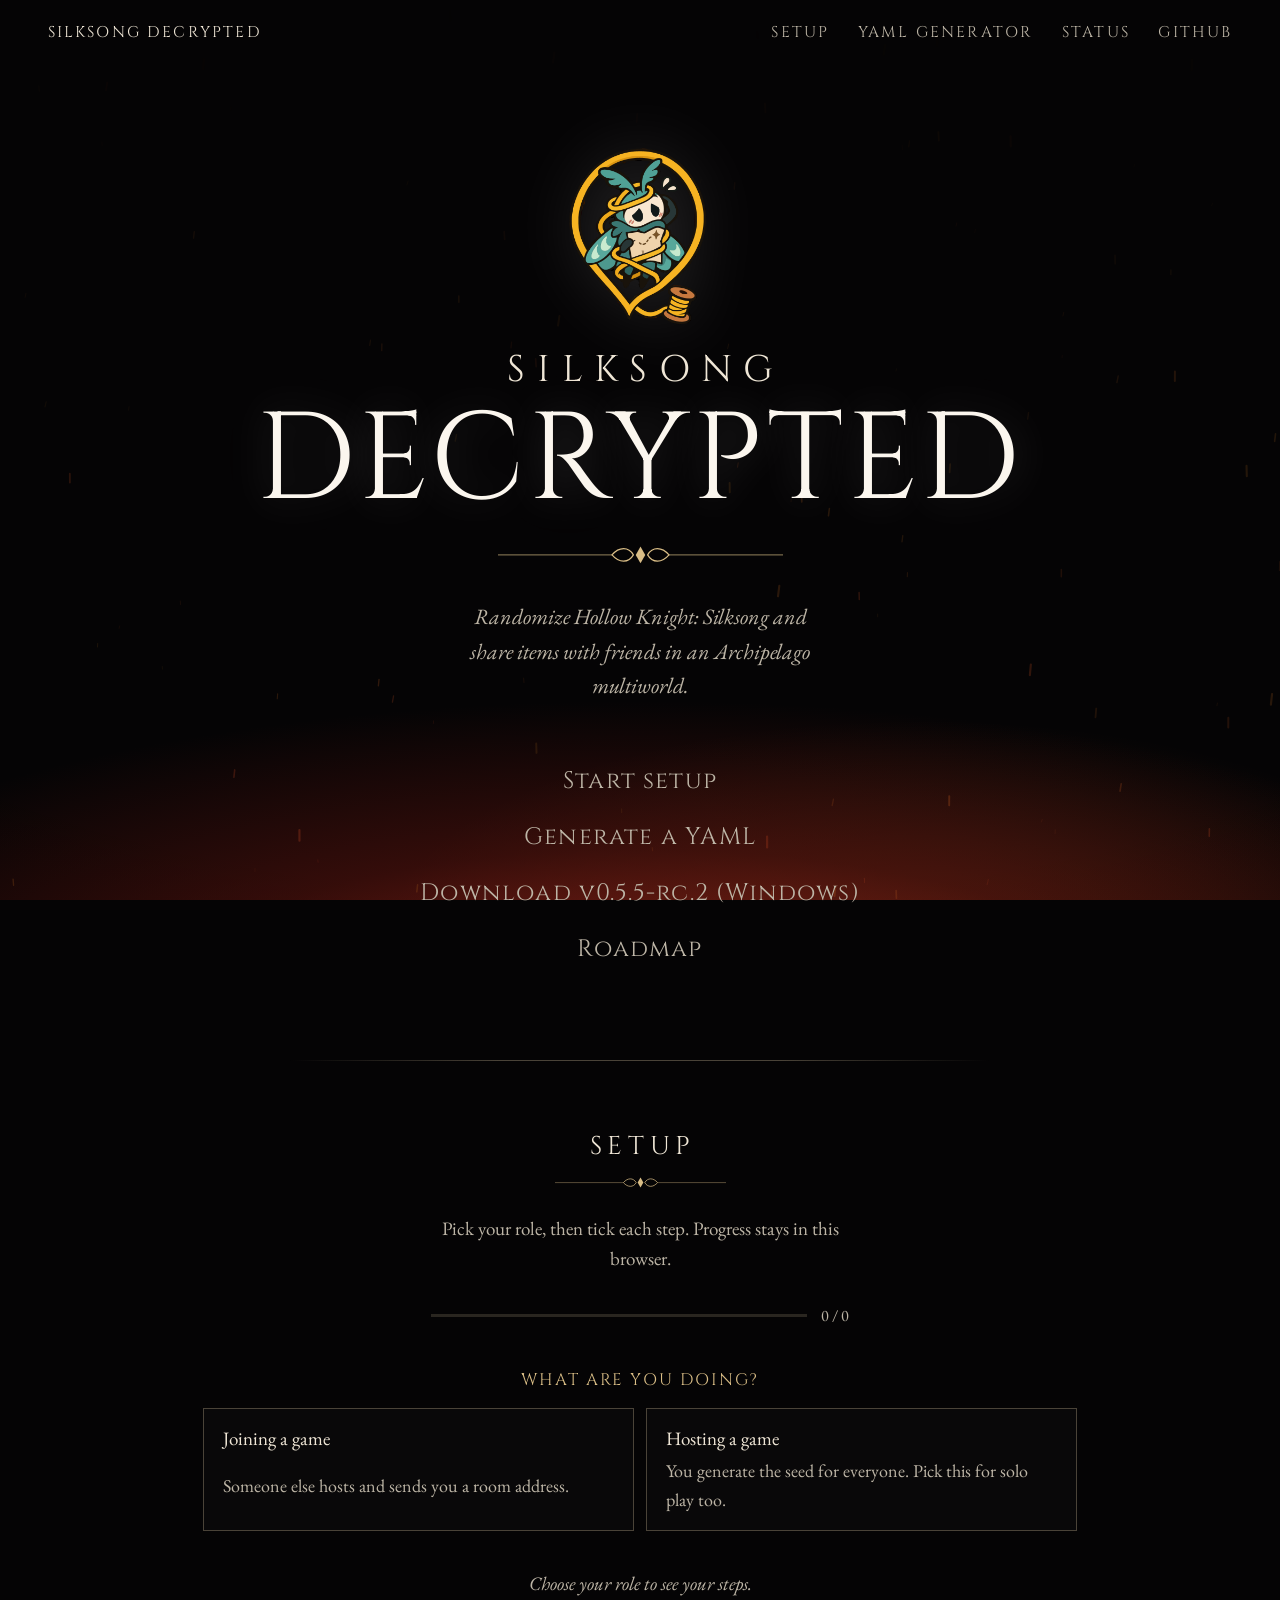
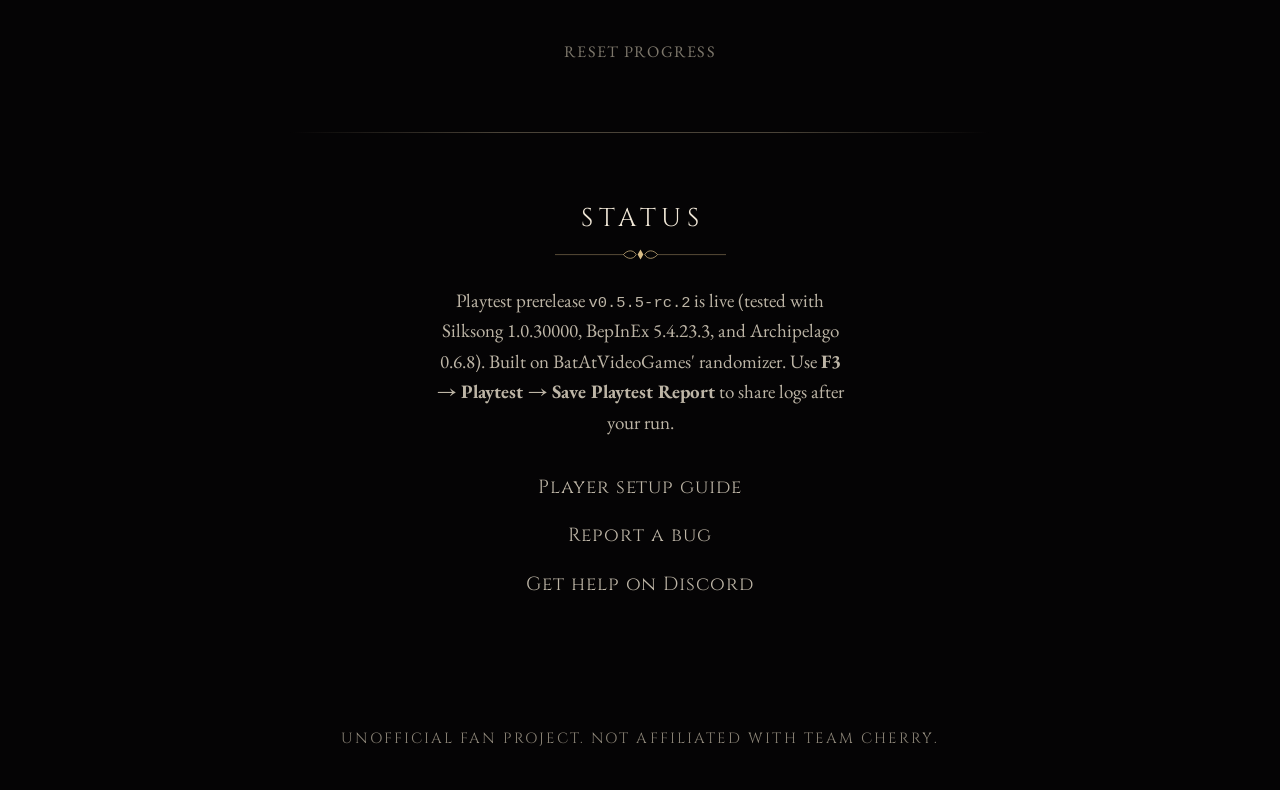
==== commit 5d121ab5: "Explain seed generation step by step for hosts and solo players Spell out where the Players folder i" ====
--- a/site/index.html
+++ b/site/index.html
@@ -56,7 +56,7 @@
       <fieldset class="choice">
         <legend>What are you doing?</legend>
         <label><input type="radio" name="role" value="play"><span>Joining a game</span><small>Someone else hosts and sends you a room address.</small></label>
-        <label><input type="radio" name="role" value="host"><span>Hosting a game</span><small>You generate the seed for everyone.</small></label>
+        <label><input type="radio" name="role" value="host"><span>Hosting a game</span><small>You generate the seed for everyone. Pick this for solo play too.</small></label>
       </fieldset>
 
       <ol class="steps" id="steps"></ol>
--- a/site/style.css
+++ b/site/style.css
@@ -1,13 +1,13 @@
 :root {
   color-scheme: dark;
   --ink: #efe6d6;
-  --dim: #a59d8e;
+  --dim: #bdb5a6;
   --line: #4a4338;
   --gold: #d9bd86;
   --red: #c0423a;
   --bg: #050405;
   --display: "Cinzel", "Trajan Pro", Georgia, serif;
-  font: 400 100%/1.6 "EB Garamond", Georgia, "Times New Roman", serif;
+  font: 400 118.75%/1.6 "EB Garamond", Georgia, "Times New Roman", serif;
   background: var(--bg);
   color: var(--ink);
 }
@@ -28,12 +28,12 @@
 :focus-visible { outline: 1px solid var(--gold); outline-offset: .35rem; }
 svg { width: 1em; height: 1em; }
 
-.bar { display: flex; justify-content: space-between; align-items: center; gap: 1rem; padding: 1.1rem clamp(1rem, 4vw, 2.5rem); font-family: var(--display); font-size: .78rem; letter-spacing: .14em; text-transform: uppercase; }
+.bar { display: flex; justify-content: space-between; align-items: center; gap: 1rem; padding: 1.1rem clamp(1rem, 4vw, 2.5rem); font-family: var(--display); font-size: .82rem; letter-spacing: .14em; text-transform: uppercase; }
 .bar nav { display: flex; gap: 1.5rem; flex-wrap: wrap; justify-content: center; }
 .bar a { color: var(--dim); text-decoration: none; transition: color .2s; }
 .bar a:hover { color: var(--ink); }
 .brand { color: var(--ink) !important; }
-.foot { justify-content: center; color: #6f685c; font-size: .68rem; padding-block: 3rem 2rem; }
+.foot { justify-content: center; color: #8a8376; font-size: .78rem; padding-block: 3rem 2rem; }
 
 main { width: min(46rem, 100% - 2rem); margin-inline: auto; }
 h1, h2, legend, .btn, .tag, .field-label, .group-title, .status-pill, .reset, .eyebrow { font-family: var(--display); }
@@ -69,14 +69,14 @@
 .fill { height: 100%; width: 0; background: var(--gold); transition: width .3s; }
 
 .choice { border: 0; padding: 0; margin: 0 0 1.75rem; }
-.choice legend { width: 100%; text-align: center; color: var(--gold); letter-spacing: .12em; text-transform: uppercase; font-size: .8rem; margin-bottom: .75rem; }
+.choice legend { width: 100%; text-align: center; color: var(--gold); letter-spacing: .12em; text-transform: uppercase; font-size: .88rem; margin-bottom: .75rem; }
 .choice { display: grid; grid-template-columns: repeat(auto-fit, minmax(12rem, 1fr)); gap: .6rem; }
 .choice label { position: relative; display: grid; gap: .15rem; padding: .8rem 1rem; border: 1px solid var(--line); cursor: pointer; background: #ffffff05; transition: border-color .2s, background .2s; }
 .choice label:hover { border-color: var(--dim); }
 .choice input { position: absolute; opacity: 0; }
 .choice label:has(input:checked) { border-color: var(--gold); background: #e8c27a12; }
 .choice label:has(input:focus-visible) { outline: 1px solid var(--gold); outline-offset: 3px; }
-.choice small { color: var(--dim); font-size: .85rem; }
+.choice small { color: var(--dim); font-size: .95rem; }
 
 .steps { list-style: none; padding: 0; margin: 2rem 0 0; counter-reset: s; }
 .steps li { counter-increment: s; border-bottom: 1px solid #2a2620; }
@@ -87,7 +87,7 @@
 .steps input:checked::after { transform: scale(1); }
 .steps b { display: block; font-weight: 400; }
 .steps b::before { content: counter(s) ". "; color: var(--gold); }
-.steps span { color: var(--dim); font-size: .92rem; }
+.steps span { color: var(--dim); font-size: 1rem; }
 .steps li:has(input:checked) b { color: var(--dim); text-decoration: line-through; text-decoration-color: var(--line); }
 .steps code { font-family: ui-monospace, Consolas, monospace; font-size: .85em; color: var(--ink); background: #ffffff0d; padding: .05em .35em; user-select: all; }
 
@@ -108,7 +108,7 @@
 
 .yaml-main { width: min(76rem, 100% - 2rem); margin-inline: auto; padding-bottom: 3rem; }
 .yaml-hero { text-align: center; padding-block: clamp(1.5rem, 4vw, 3rem) 2rem; border-bottom: 1px solid var(--line); }
-.yaml-hero .eyebrow { margin: 0 0 .5rem; font-size: .8rem; letter-spacing: .16em; text-transform: uppercase; color: var(--gold); }
+.yaml-hero .eyebrow { margin: 0 0 .5rem; font-size: .88rem; letter-spacing: .16em; text-transform: uppercase; color: var(--gold); }
 .yaml-hero h1 { font-size: clamp(2rem, 5vw, 3.2rem); margin: 0 0 .75rem; }
 .yaml-hero .lede { max-width: 54ch; margin-bottom: 0; font-size: 1.02rem; }
 
@@ -123,9 +123,9 @@
 .preset-card.active { border-color: var(--gold); background: #e8c27a14; }
 .preset-top { display: flex; justify-content: space-between; align-items: center; gap: .5rem; }
 .preset-top strong { font-weight: 400; font-size: 1rem; }
-.preset-desc { color: var(--dim); font-size: .82rem; line-height: 1.4; }
-
-.tag { font-size: .68rem; letter-spacing: .1em; text-transform: uppercase; padding: .1rem .45rem; border: 1px solid var(--line); color: var(--gold); white-space: nowrap; }
+.preset-desc { color: var(--dim); font-size: .95rem; line-height: 1.4; }
+
+.tag { font-size: .8rem; letter-spacing: .1em; text-transform: uppercase; padding: .1rem .45rem; border: 1px solid var(--line); color: var(--gold); white-space: nowrap; }
 .tag.beta { border-color: #c0423a88; color: #f08a82; background: #c0423a1a; }
 
 .yaml-layout { display: grid; grid-template-columns: minmax(0, 1.45fr) minmax(0, 1fr); gap: 1.5rem; align-items: start; margin-top: 1.75rem; }
@@ -135,29 +135,29 @@
 .card { border: 1px solid var(--line); background: #0a0809e6; padding: 1.1rem 1.2rem; min-width: 0; max-width: 100%; }
 .card-head { display: flex; justify-content: space-between; align-items: flex-start; gap: .75rem; margin-bottom: .75rem; }
 .card-head h2 { margin: 0; text-align: left; font-size: 1.05rem; letter-spacing: .15em; }
-.meta-line { margin: .2rem 0 0; font-size: .82rem; color: var(--dim); }
+.meta-line { margin: .2rem 0 0; font-size: .95rem; color: var(--dim); }
 .meta-line code { font-family: ui-monospace, Consolas, monospace; color: var(--gold); }
 
 .identity-card { margin-bottom: 1rem; }
 .identity-grid { display: grid; grid-template-columns: minmax(0, 1fr) minmax(0, 1.3fr); gap: .85rem; }
 .field { display: grid; gap: .3rem; }
-.field-label { font-size: .82rem; letter-spacing: .06em; text-transform: uppercase; color: var(--gold); }
+.field-label { font-size: .88rem; letter-spacing: .06em; text-transform: uppercase; color: var(--gold); }
 .field-label small { text-transform: none; letter-spacing: 0; color: var(--dim); }
 .field input, .toolbar input[type="search"], .opt-control select, .opt-control input[type="text"], .opt-control input[type="number"], .opt-control textarea {
   width: 100%; font: inherit; font-size: .92rem; color: var(--ink); background: #0c0b0d; border: 1px solid var(--line); padding: .45rem .65rem;
 }
 .opt-control textarea { font-family: ui-monospace, Consolas, monospace; font-size: .8rem; resize: vertical; }
 .field input.invalid, .opt-control textarea.invalid { border-color: var(--red); background: #c0423a14; }
-.import-status, .copy-status { margin: .6rem 0 0; font-size: .84rem; color: var(--gold); }
+.import-status, .copy-status { margin: .6rem 0 0; font-size: .95rem; color: var(--gold); }
 .import-status.error { color: #f08a82; }
 
 .toolbar { display: flex; flex-wrap: wrap; gap: .65rem; align-items: center; margin-bottom: 1rem; }
 .search-wrap { flex: 1 1 14rem; }
 .toolbar-toggles { display: flex; flex-wrap: wrap; align-items: center; gap: .65rem; }
-.inline-check { display: inline-flex; align-items: center; gap: .4rem; font-size: .85rem; color: var(--dim); cursor: pointer; }
+.inline-check { display: inline-flex; align-items: center; gap: .4rem; font-size: .95rem; color: var(--dim); cursor: pointer; }
 .inline-check input { accent-color: var(--gold); cursor: pointer; }
 
-.btn { font: inherit; font-size: .82rem; letter-spacing: .08em; text-transform: uppercase; padding: .48rem .85rem; border: 1px solid var(--line); background: #ffffff08; color: var(--ink); cursor: pointer; transition: border-color .2s, background .2s, color .2s; }
+.btn { font: inherit; font-size: .86rem; letter-spacing: .08em; text-transform: uppercase; padding: .48rem .85rem; border: 1px solid var(--line); background: #ffffff08; color: var(--ink); cursor: pointer; transition: border-color .2s, background .2s, color .2s; }
 .btn:hover:not(:disabled) { border-color: var(--gold); color: var(--gold); }
 .btn:disabled { opacity: .45; cursor: not-allowed; }
 .btn.primary { border-color: var(--gold); background: #e8c27a22; color: var(--gold); }
@@ -174,8 +174,8 @@
 .opt-group summary::before { content: "▸"; color: var(--gold); margin-right: .5rem; transition: transform .15s; display: inline-block; }
 .opt-group[open] summary::before { transform: rotate(90deg); }
 .group-title { font-size: .95rem; letter-spacing: .1em; text-transform: uppercase; flex: 1; }
-.group-meta { display: inline-flex; align-items: center; gap: .5rem; font-size: .8rem; color: var(--dim); }
-.changed-pill { color: var(--gold); border: 1px solid #e8c27a66; background: #e8c27a14; padding: .05rem .45rem; font-size: .74rem; }
+.group-meta { display: inline-flex; align-items: center; gap: .5rem; font-size: .95rem; color: var(--dim); }
+.changed-pill { color: var(--gold); border: 1px solid #e8c27a66; background: #e8c27a14; padding: .05rem .45rem; font-size: .8rem; }
 
 .opt-list { border-top: 1px solid #2a2620; }
 .opt-row { padding: .85rem 1rem; border-bottom: 1px solid #221f1c; border-left: 3px solid transparent; min-width: 0; }
@@ -188,10 +188,10 @@
 .opt-info, .opt-control { min-width: 0; }
 .opt-title-line { display: flex; flex-wrap: wrap; align-items: center; gap: .45rem; }
 .opt-title-line strong { font-weight: 400; font-size: .98rem; }
-.opt-title-line code { font-family: ui-monospace, Consolas, monospace; font-size: .74rem; color: #9c9586; background: #ffffff09; padding: .05rem .35rem; overflow-wrap: anywhere; }
-.opt-reset { background: none; border: 0; color: var(--dim); font: inherit; font-size: .74rem; text-transform: uppercase; letter-spacing: .06em; cursor: pointer; padding: 0 .25rem; }
+.opt-title-line code { font-family: ui-monospace, Consolas, monospace; font-size: .8rem; color: #9c9586; background: #ffffff09; padding: .05rem .35rem; overflow-wrap: anywhere; }
+.opt-reset { background: none; border: 0; color: var(--dim); font: inherit; font-size: .8rem; text-transform: uppercase; letter-spacing: .06em; cursor: pointer; padding: 0 .25rem; }
 .opt-reset:hover { color: var(--gold); text-decoration: underline; }
-.opt-desc { margin: .35rem 0 0; font-size: .83rem; line-height: 1.45; color: var(--dim); }
+.opt-desc { margin: .35rem 0 0; font-size: .95rem; line-height: 1.45; color: var(--dim); }
 
 .segmented { display: grid; grid-template-columns: 1fr 1fr; border: 1px solid var(--line); }
 .seg-btn { font: inherit; font-size: .82rem; padding: .42rem .5rem; border: 0; background: #0c0b0d; color: var(--dim); cursor: pointer; transition: background .15s, color .15s; }
@@ -201,20 +201,20 @@
 .range-control { display: grid; grid-template-columns: 1fr 4.4rem; gap: .5rem; align-items: center; }
 .range-control input[type="range"] { width: 100%; accent-color: var(--gold); cursor: pointer; }
 .special-chips { display: flex; flex-wrap: wrap; gap: .3rem; margin-top: .35rem; }
-.chip { font: inherit; font-size: .72rem; padding: .12rem .4rem; border: 1px solid var(--line); background: transparent; color: var(--dim); cursor: pointer; }
+.chip { font: inherit; font-size: .8rem; padding: .12rem .4rem; border: 1px solid var(--line); background: transparent; color: var(--dim); cursor: pointer; }
 .chip.active, .chip:hover { border-color: var(--gold); color: var(--gold); }
 
-.status-pill { font-size: .74rem; letter-spacing: .1em; text-transform: uppercase; padding: .15rem .55rem; border: 1px solid; }
+.status-pill { font-size: .8rem; letter-spacing: .1em; text-transform: uppercase; padding: .15rem .55rem; border: 1px solid; }
 .status-pill.ok { color: #8fd19e; border-color: #4f8c5e; background: #4f8c5e1a; }
 .status-pill.warn { color: var(--gold); border-color: #a8823c; background: #e8c27a18; }
 .status-pill.error { color: #f29a94; border-color: var(--red); background: #c0423a22; }
 
-.filler-summary { font-size: .82rem; color: var(--dim); padding: .45rem .65rem; border: 1px solid #353028; background: #ffffff05; margin-bottom: .75rem; }
+.filler-summary { font-size: .95rem; color: var(--dim); padding: .45rem .65rem; border: 1px solid #353028; background: #ffffff05; margin-bottom: .75rem; }
 .filler-summary.short { border-color: var(--red); color: #f29a94; background: #c0423a16; }
 
 .validation-list { display: grid; gap: .6rem; max-height: 18rem; overflow-y: auto; }
 .validation-ok { margin: 0; font-size: .88rem; color: #9fcba9; }
-.issue-card { padding: .65rem .75rem; border: 1px solid; font-size: .83rem; line-height: 1.4; }
+.issue-card { padding: .65rem .75rem; border: 1px solid; font-size: .95rem; line-height: 1.4; }
 .issue-card strong { display: block; font-weight: 400; font-size: .9rem; margin-bottom: .2rem; }
 .issue-card p { margin: 0; color: var(--dim); }
 .issue-card.error { border-color: var(--red); background: #c0423a18; }
@@ -227,7 +227,7 @@
 .export-actions { display: flex; flex-wrap: wrap; gap: .6rem; margin-bottom: .85rem; }
 .export-actions .btn { flex: 1 1 8rem; text-align: center; }
 
-.yaml-code { margin: 0; padding: .85rem; background: #080709; border: 1px solid #2e2922; color: var(--ink); font-family: ui-monospace, Consolas, monospace; font-size: .78rem; line-height: 1.48; max-width: 100%; max-height: 26rem; overflow: auto; white-space: pre; }
+.yaml-code { margin: 0; padding: .85rem; background: #080709; border: 1px solid #2e2922; color: var(--ink); font-family: ui-monospace, Consolas, monospace; font-size: .85rem; line-height: 1.48; max-width: 100%; max-height: 26rem; overflow: auto; white-space: pre; }
 
 @media (max-width: 56rem) {
   .yaml-layout { grid-template-columns: minmax(0, 1fr); }
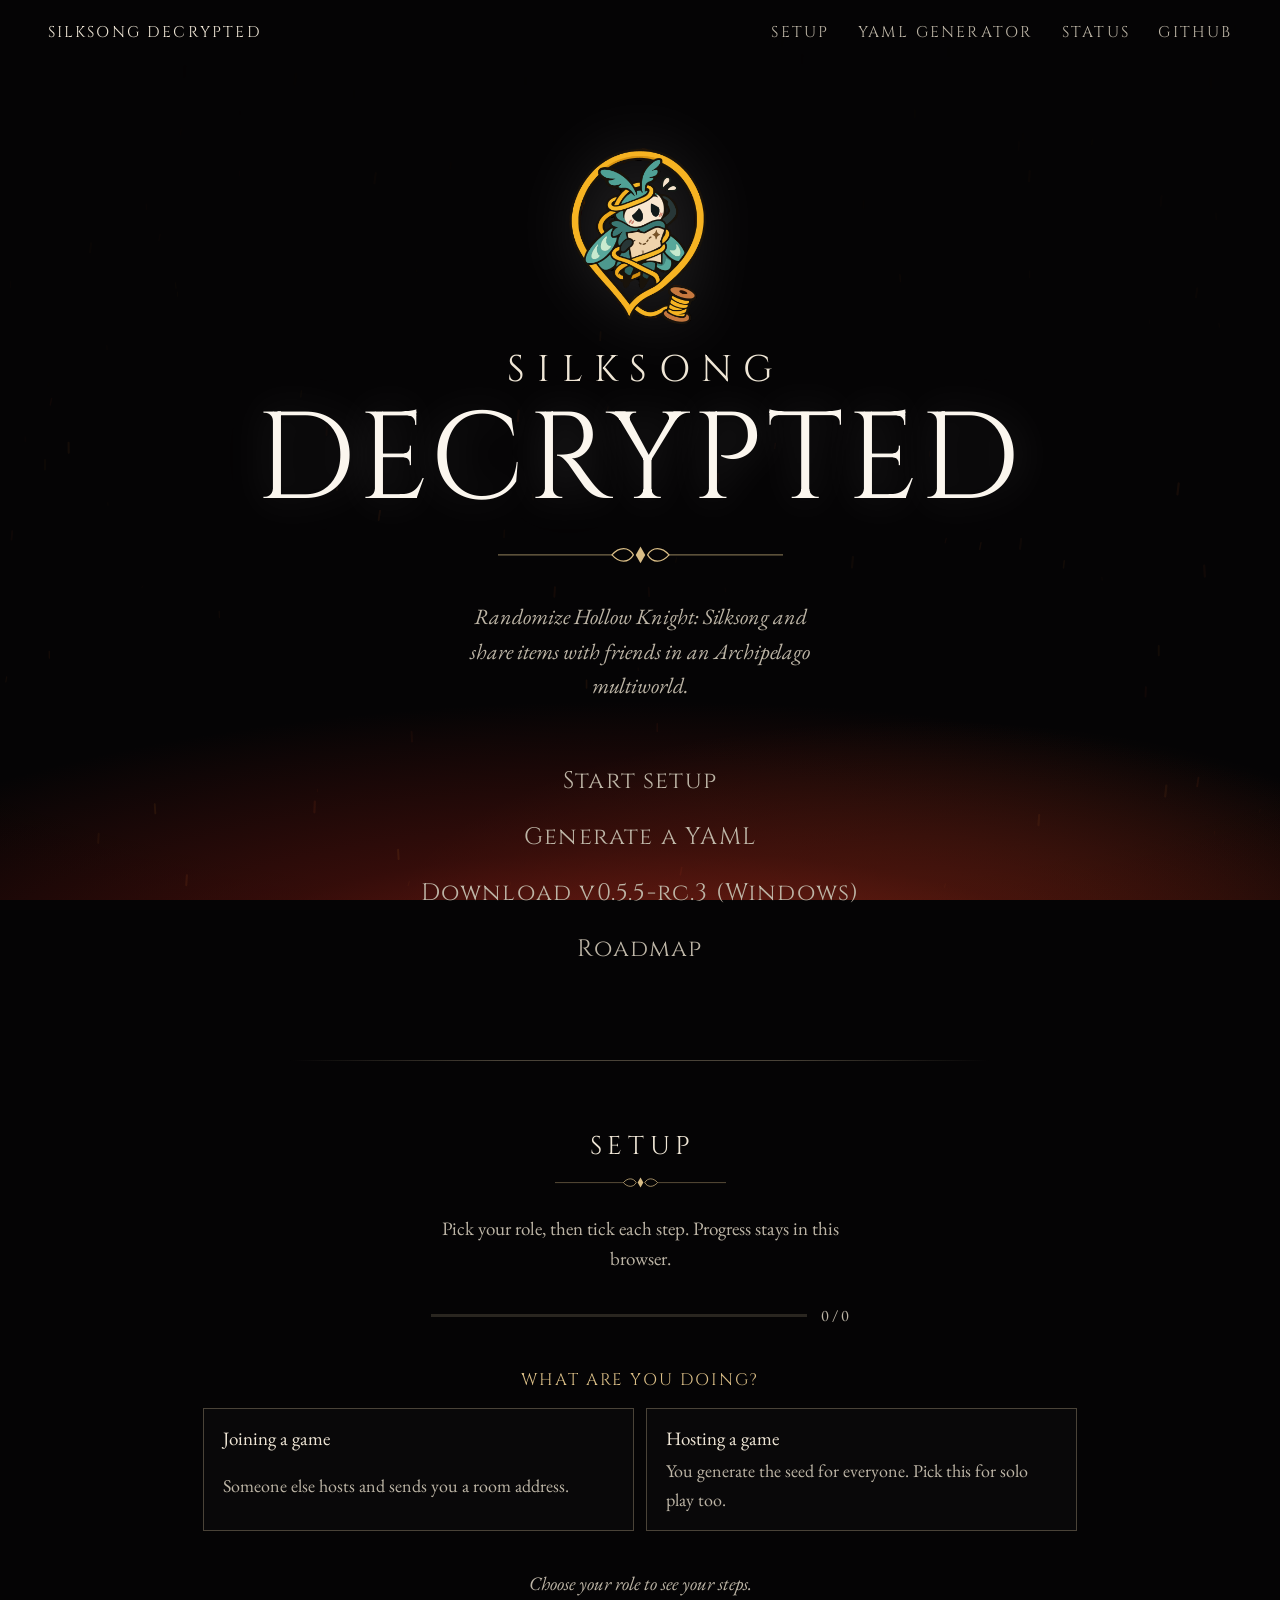
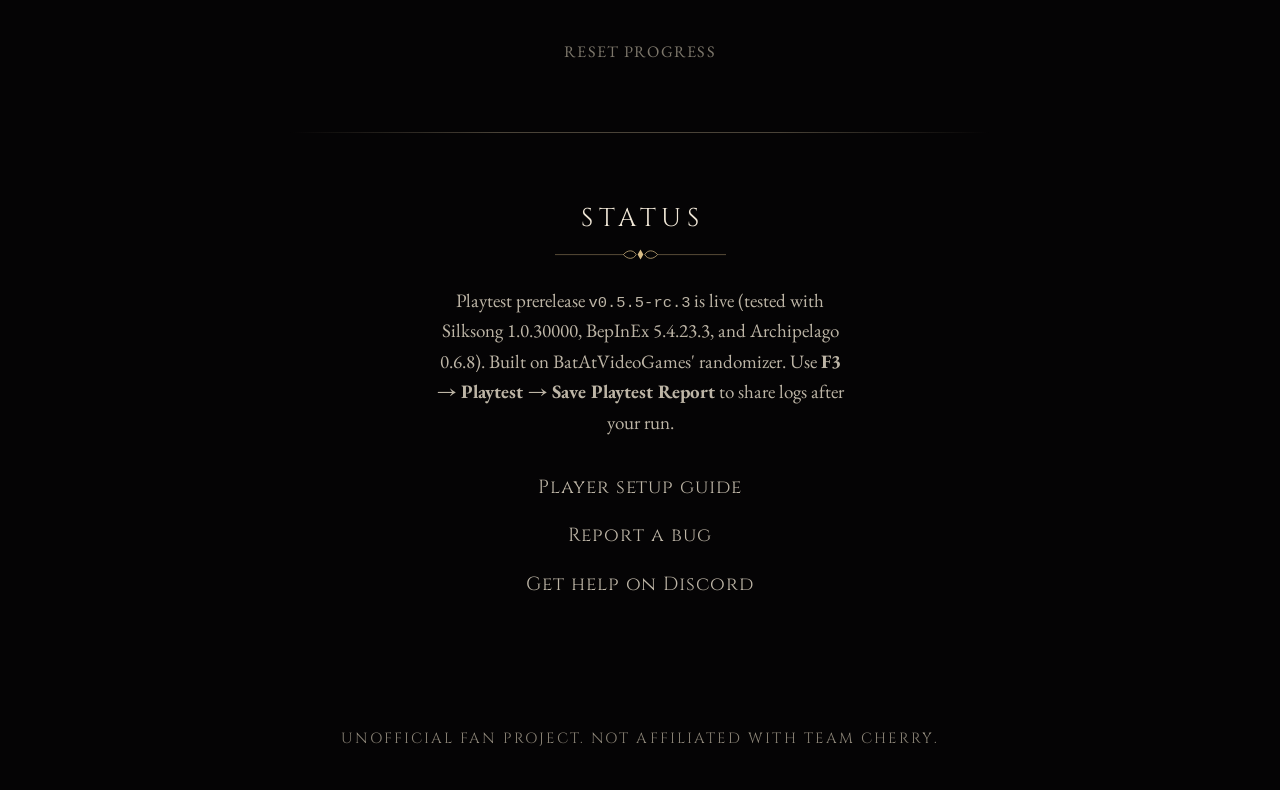
==== commit 5e97eac7: "Prepare v0.5.5-rc.3 with a clear wrong-APWorld error Rooms generated with the original BatAtVideoGam" ====
--- a/site/index.html
+++ b/site/index.html
@@ -40,7 +40,7 @@
       <ul class="menu" role="list">
         <li><a href="#setup"><svg class="cur" aria-hidden="true"><use href="#fleur"/></svg><span>Start setup</span><svg class="cur r" aria-hidden="true"><use href="#fleur"/></svg></a></li>
         <li><a href="./yaml.html"><svg class="cur" aria-hidden="true"><use href="#fleur"/></svg><span>Generate a YAML</span><svg class="cur r" aria-hidden="true"><use href="#fleur"/></svg></a></li>
-        <li><a href="https://github.com/Decryptu/silksong-decrypted/releases/tag/v0.5.5-rc.2"><svg class="cur" aria-hidden="true"><use href="#fleur"/></svg><span>Download v0.5.5-rc.2 (Windows)</span><svg class="cur r" aria-hidden="true"><use href="#fleur"/></svg></a></li>
+        <li><a href="https://github.com/Decryptu/silksong-decrypted/releases/tag/v0.5.5-rc.3"><svg class="cur" aria-hidden="true"><use href="#fleur"/></svg><span>Download v0.5.5-rc.3 (Windows)</span><svg class="cur r" aria-hidden="true"><use href="#fleur"/></svg></a></li>
         <li><a href="https://github.com/Decryptu/silksong-decrypted/blob/main/ROADMAP.md"><svg class="cur" aria-hidden="true"><use href="#fleur"/></svg><span>Roadmap</span><svg class="cur r" aria-hidden="true"><use href="#fleur"/></svg></a></li>
       </ul>
     </section>
@@ -67,7 +67,7 @@
     <section id="status" class="panel" aria-labelledby="status-h">
       <h2 id="status-h">Status</h2>
       <svg class="rule small" aria-hidden="true"><use href="#rule"/></svg>
-      <p>Playtest prerelease <code>v0.5.5-rc.2</code> is live (tested with Silksong 1.0.30000, BepInEx 5.4.23.3, and Archipelago 0.6.8). Built on BatAtVideoGames' randomizer. Use <strong>F3 → Playtest → Save Playtest Report</strong> to share logs after your run.</p>
+      <p>Playtest prerelease <code>v0.5.5-rc.3</code> is live (tested with Silksong 1.0.30000, BepInEx 5.4.23.3, and Archipelago 0.6.8). Built on BatAtVideoGames' randomizer. Use <strong>F3 → Playtest → Save Playtest Report</strong> to share logs after your run.</p>
       <ul class="menu small" role="list">
         <li><a href="https://github.com/Decryptu/silksong-decrypted/blob/main/SETUP.md"><svg class="cur" aria-hidden="true"><use href="#fleur"/></svg><span>Player setup guide</span><svg class="cur r" aria-hidden="true"><use href="#fleur"/></svg></a></li>
         <li><a href="https://github.com/Decryptu/silksong-decrypted/issues"><svg class="cur" aria-hidden="true"><use href="#fleur"/></svg><span>Report a bug</span><svg class="cur r" aria-hidden="true"><use href="#fleur"/></svg></a></li>
--- a/site/style.css
+++ b/site/style.css
@@ -85,10 +85,10 @@
 .steps input::after { content: ""; width: .55rem; height: .55rem; background: var(--gold); transform: scale(0); transition: transform .15s; }
 .steps input:checked { border-color: var(--gold); }
 .steps input:checked::after { transform: scale(1); }
-.steps b { display: block; font-weight: 400; }
-.steps b::before { content: counter(s) ". "; color: var(--gold); }
-.steps span { color: var(--dim); font-size: 1rem; }
-.steps li:has(input:checked) b { color: var(--dim); text-decoration: line-through; text-decoration-color: var(--line); }
+.steps label > div > b { display: block; font-weight: 400; }
+.steps label > div > b::before { content: counter(s) ". "; color: var(--gold); }
+.steps label > div > span { color: var(--dim); font-size: 1rem; }
+.steps li:has(input:checked) label > div > b { color: var(--dim); text-decoration: line-through; text-decoration-color: var(--line); }
 .steps code { font-family: ui-monospace, Consolas, monospace; font-size: .85em; color: var(--ink); background: #ffffff0d; padding: .05em .35em; user-select: all; }
 
 .hint { text-align: center; color: var(--dim); font-style: italic; }
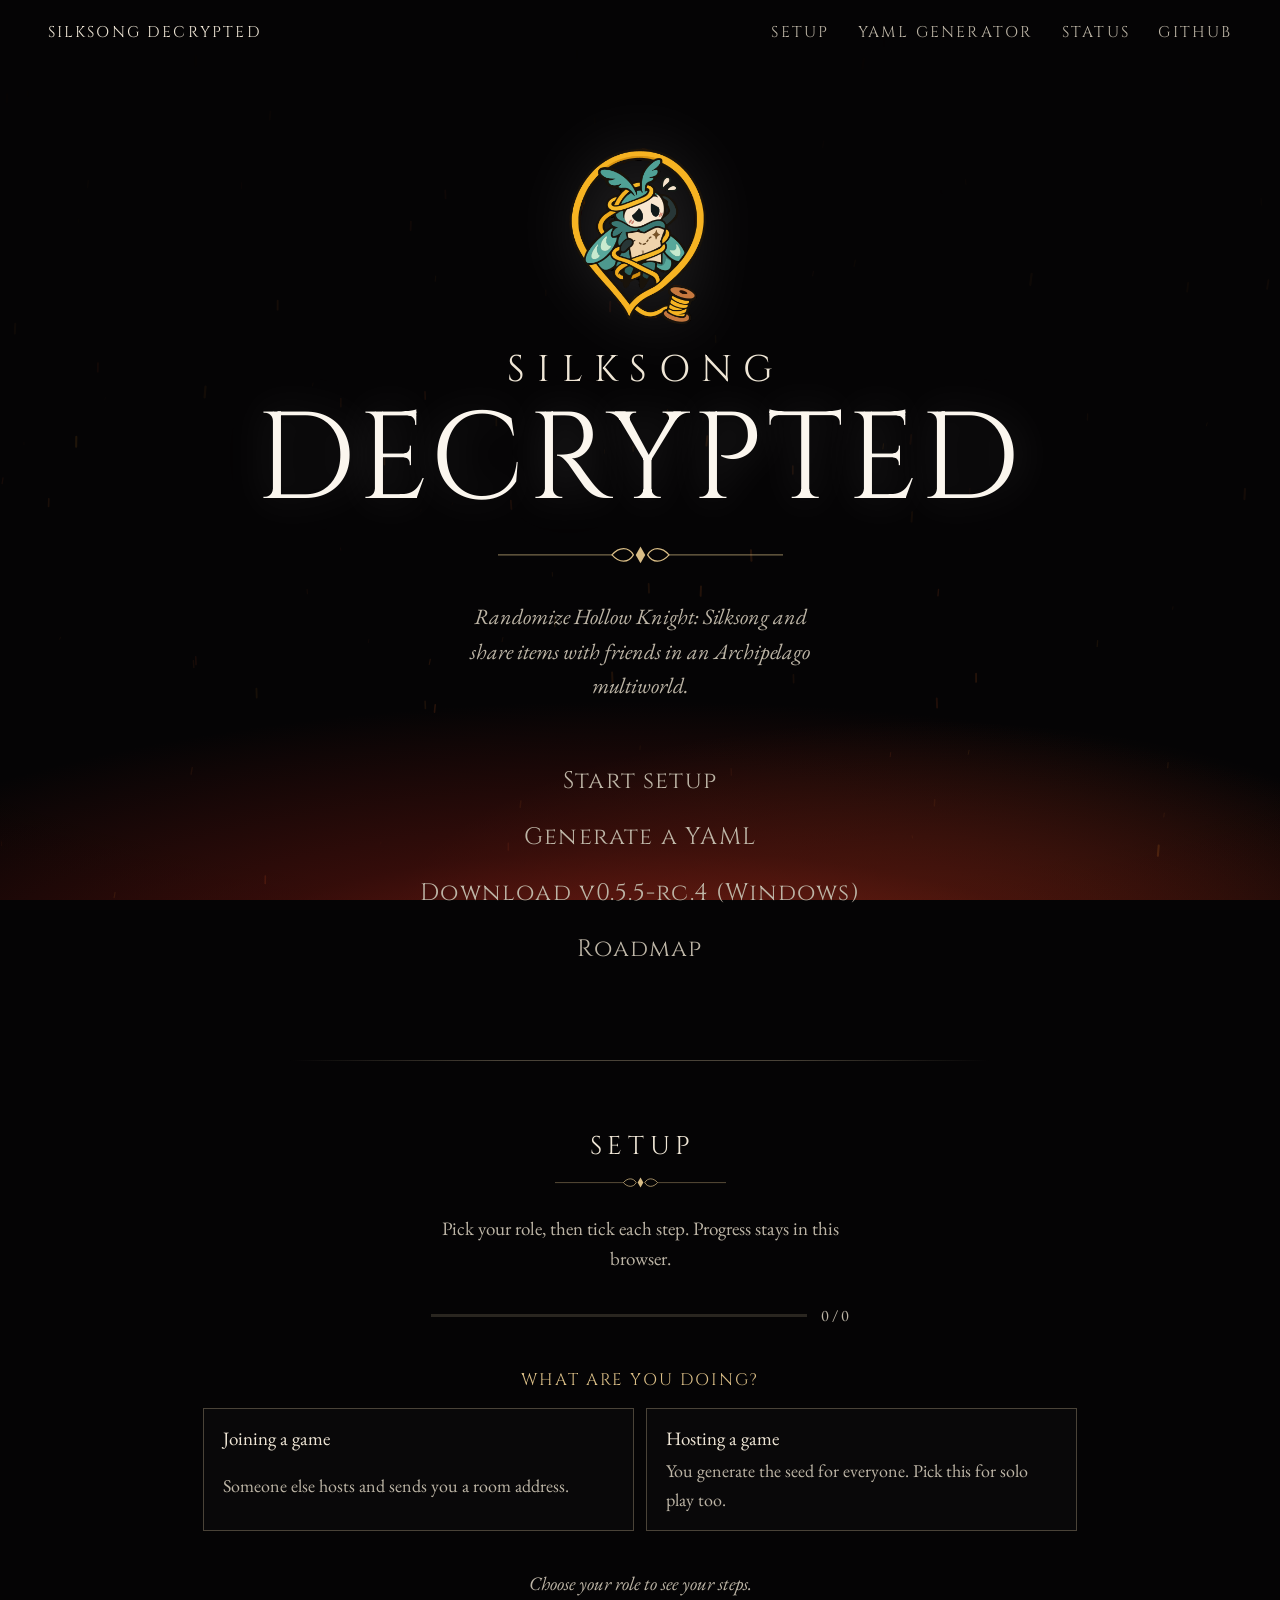
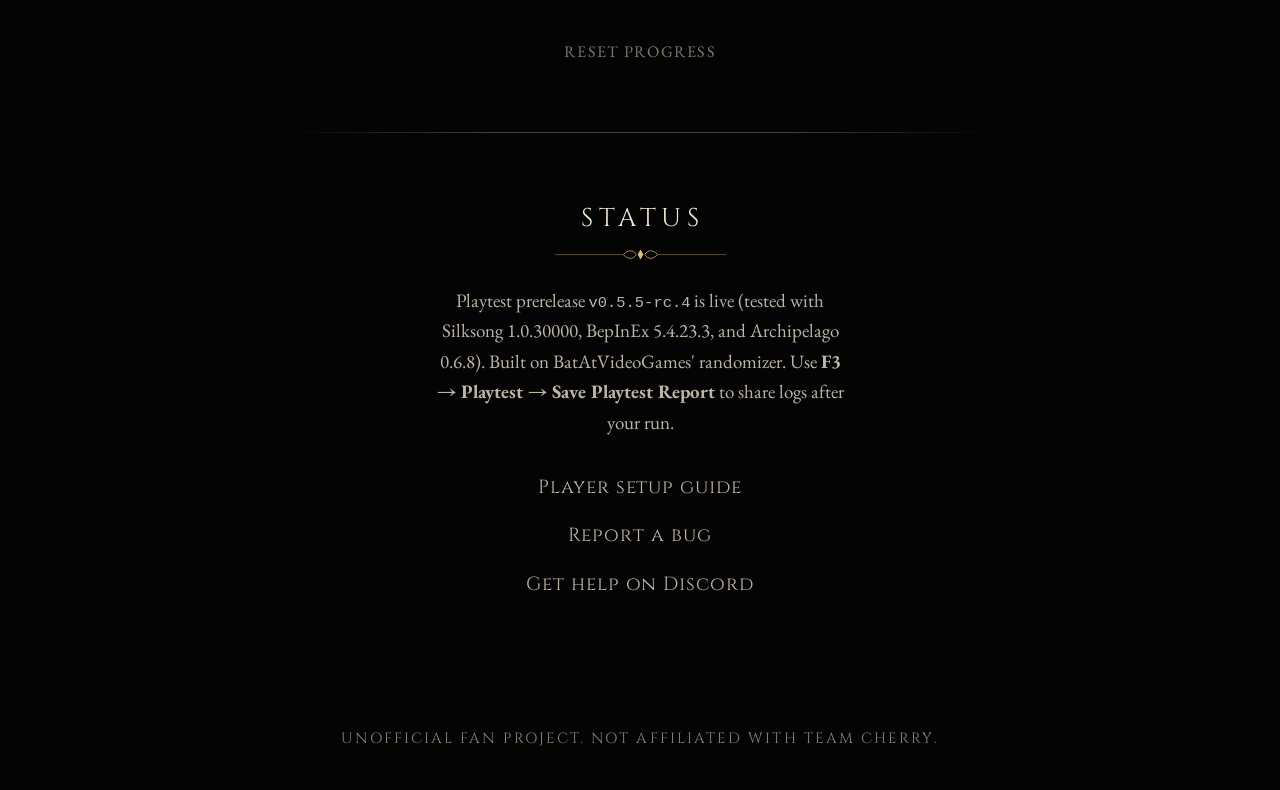
==== commit aafe91b2: "Prepare v0.5.5-rc.4 with category pins, reachability, and item tooltips Turn on category map pins an" ====
--- a/site/index.html
+++ b/site/index.html
@@ -40,7 +40,7 @@
       <ul class="menu" role="list">
         <li><a href="#setup"><svg class="cur" aria-hidden="true"><use href="#fleur"/></svg><span>Start setup</span><svg class="cur r" aria-hidden="true"><use href="#fleur"/></svg></a></li>
         <li><a href="./yaml.html"><svg class="cur" aria-hidden="true"><use href="#fleur"/></svg><span>Generate a YAML</span><svg class="cur r" aria-hidden="true"><use href="#fleur"/></svg></a></li>
-        <li><a href="https://github.com/Decryptu/silksong-decrypted/releases/tag/v0.5.5-rc.3"><svg class="cur" aria-hidden="true"><use href="#fleur"/></svg><span>Download v0.5.5-rc.3 (Windows)</span><svg class="cur r" aria-hidden="true"><use href="#fleur"/></svg></a></li>
+        <li><a href="https://github.com/Decryptu/silksong-decrypted/releases/tag/v0.5.5-rc.4"><svg class="cur" aria-hidden="true"><use href="#fleur"/></svg><span>Download v0.5.5-rc.4 (Windows)</span><svg class="cur r" aria-hidden="true"><use href="#fleur"/></svg></a></li>
         <li><a href="https://github.com/Decryptu/silksong-decrypted/blob/main/ROADMAP.md"><svg class="cur" aria-hidden="true"><use href="#fleur"/></svg><span>Roadmap</span><svg class="cur r" aria-hidden="true"><use href="#fleur"/></svg></a></li>
       </ul>
     </section>
@@ -67,7 +67,7 @@
     <section id="status" class="panel" aria-labelledby="status-h">
       <h2 id="status-h">Status</h2>
       <svg class="rule small" aria-hidden="true"><use href="#rule"/></svg>
-      <p>Playtest prerelease <code>v0.5.5-rc.3</code> is live (tested with Silksong 1.0.30000, BepInEx 5.4.23.3, and Archipelago 0.6.8). Built on BatAtVideoGames' randomizer. Use <strong>F3 → Playtest → Save Playtest Report</strong> to share logs after your run.</p>
+      <p>Playtest prerelease <code>v0.5.5-rc.4</code> is live (tested with Silksong 1.0.30000, BepInEx 5.4.23.3, and Archipelago 0.6.8). Built on BatAtVideoGames' randomizer. Use <strong>F3 → Playtest → Save Playtest Report</strong> to share logs after your run.</p>
       <ul class="menu small" role="list">
         <li><a href="https://github.com/Decryptu/silksong-decrypted/blob/main/SETUP.md"><svg class="cur" aria-hidden="true"><use href="#fleur"/></svg><span>Player setup guide</span><svg class="cur r" aria-hidden="true"><use href="#fleur"/></svg></a></li>
         <li><a href="https://github.com/Decryptu/silksong-decrypted/issues"><svg class="cur" aria-hidden="true"><use href="#fleur"/></svg><span>Report a bug</span><svg class="cur r" aria-hidden="true"><use href="#fleur"/></svg></a></li>
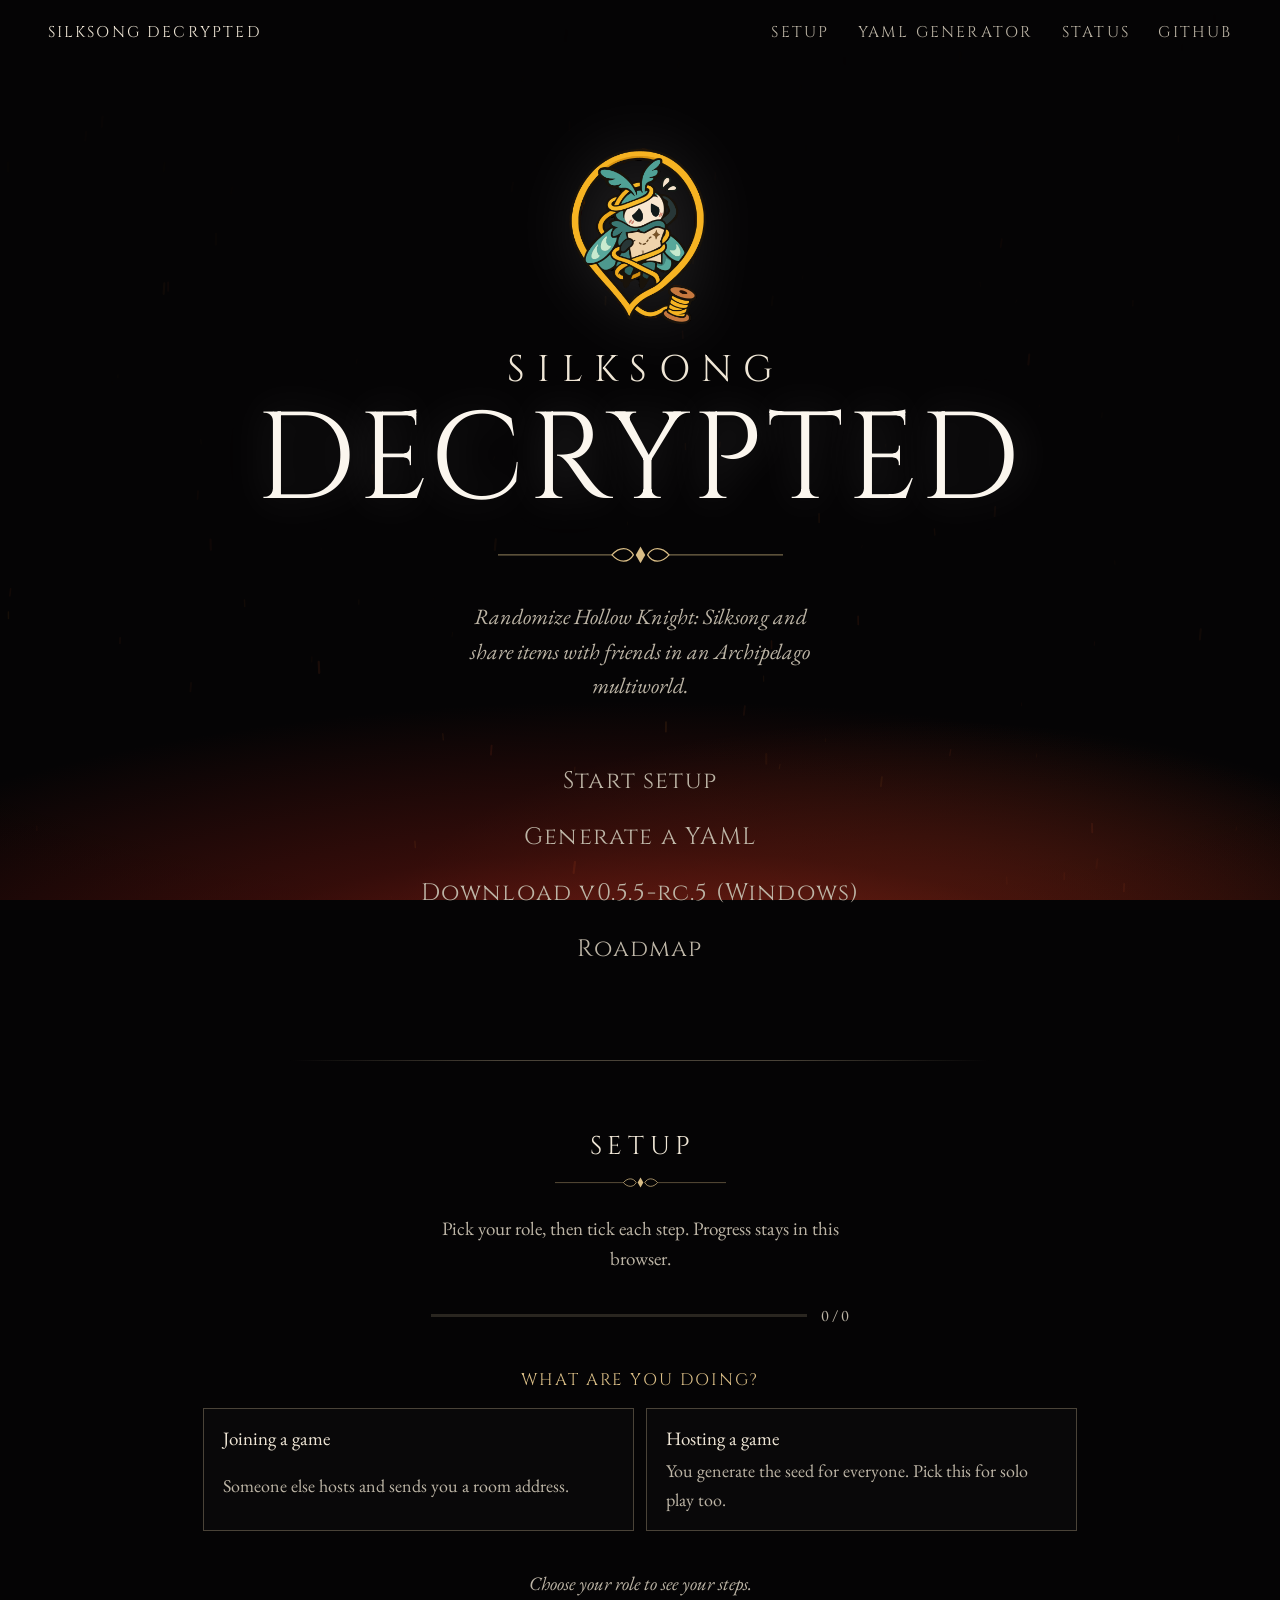
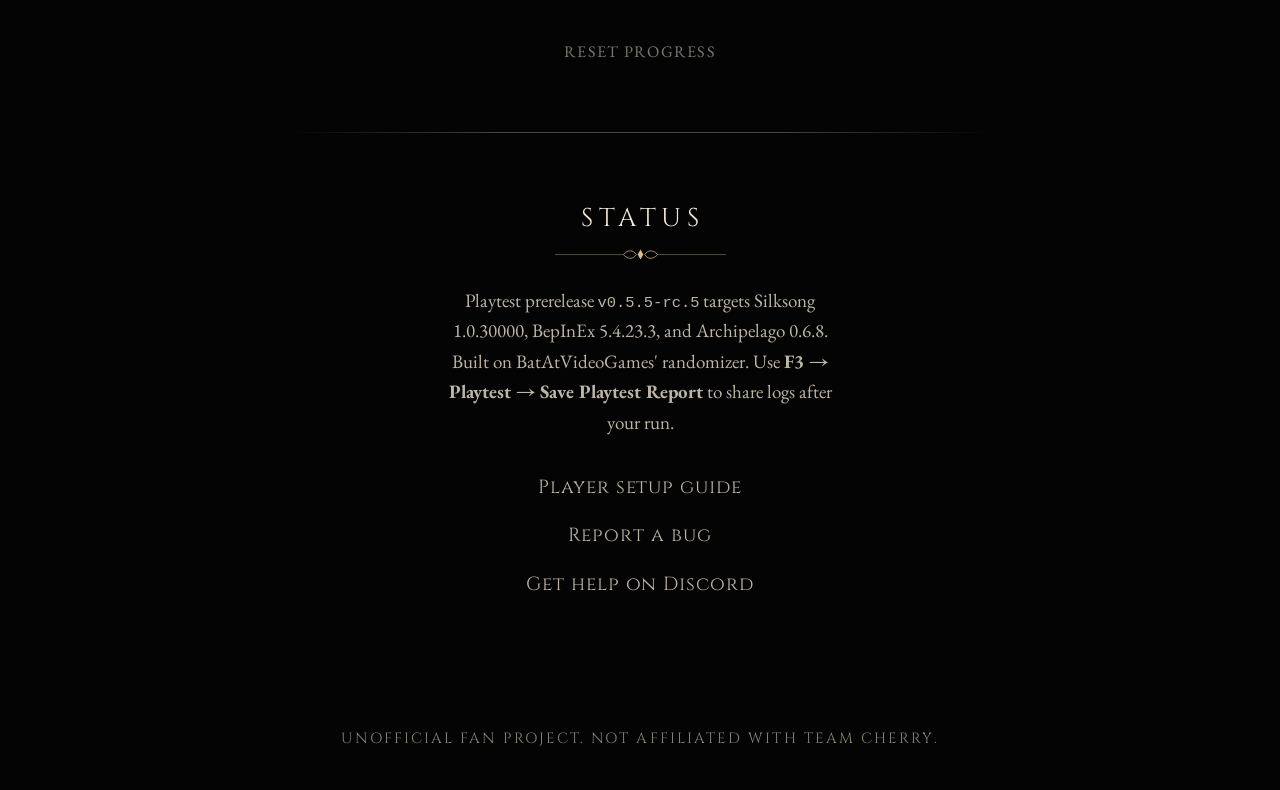
==== commit e41c9299: "Improve playtest diagnostics and prepare v0.5.5-rc.5" ====
--- a/site/index.html
+++ b/site/index.html
@@ -40,7 +40,7 @@
       <ul class="menu" role="list">
         <li><a href="#setup"><svg class="cur" aria-hidden="true"><use href="#fleur"/></svg><span>Start setup</span><svg class="cur r" aria-hidden="true"><use href="#fleur"/></svg></a></li>
         <li><a href="./yaml.html"><svg class="cur" aria-hidden="true"><use href="#fleur"/></svg><span>Generate a YAML</span><svg class="cur r" aria-hidden="true"><use href="#fleur"/></svg></a></li>
-        <li><a href="https://github.com/Decryptu/silksong-decrypted/releases/tag/v0.5.5-rc.4"><svg class="cur" aria-hidden="true"><use href="#fleur"/></svg><span>Download v0.5.5-rc.4 (Windows)</span><svg class="cur r" aria-hidden="true"><use href="#fleur"/></svg></a></li>
+        <li><a href="https://github.com/Decryptu/silksong-decrypted/releases/tag/v0.5.5-rc.5"><svg class="cur" aria-hidden="true"><use href="#fleur"/></svg><span>Download v0.5.5-rc.5 (Windows)</span><svg class="cur r" aria-hidden="true"><use href="#fleur"/></svg></a></li>
         <li><a href="https://github.com/Decryptu/silksong-decrypted/blob/main/ROADMAP.md"><svg class="cur" aria-hidden="true"><use href="#fleur"/></svg><span>Roadmap</span><svg class="cur r" aria-hidden="true"><use href="#fleur"/></svg></a></li>
       </ul>
     </section>
@@ -67,7 +67,7 @@
     <section id="status" class="panel" aria-labelledby="status-h">
       <h2 id="status-h">Status</h2>
       <svg class="rule small" aria-hidden="true"><use href="#rule"/></svg>
-      <p>Playtest prerelease <code>v0.5.5-rc.4</code> is live (tested with Silksong 1.0.30000, BepInEx 5.4.23.3, and Archipelago 0.6.8). Built on BatAtVideoGames' randomizer. Use <strong>F3 → Playtest → Save Playtest Report</strong> to share logs after your run.</p>
+      <p>Playtest prerelease <code>v0.5.5-rc.5</code> targets Silksong 1.0.30000, BepInEx 5.4.23.3, and Archipelago 0.6.8. Built on BatAtVideoGames' randomizer. Use <strong>F3 → Playtest → Save Playtest Report</strong> to share logs after your run.</p>
       <ul class="menu small" role="list">
         <li><a href="https://github.com/Decryptu/silksong-decrypted/blob/main/SETUP.md"><svg class="cur" aria-hidden="true"><use href="#fleur"/></svg><span>Player setup guide</span><svg class="cur r" aria-hidden="true"><use href="#fleur"/></svg></a></li>
         <li><a href="https://github.com/Decryptu/silksong-decrypted/issues"><svg class="cur" aria-hidden="true"><use href="#fleur"/></svg><span>Report a bug</span><svg class="cur r" aria-hidden="true"><use href="#fleur"/></svg></a></li>
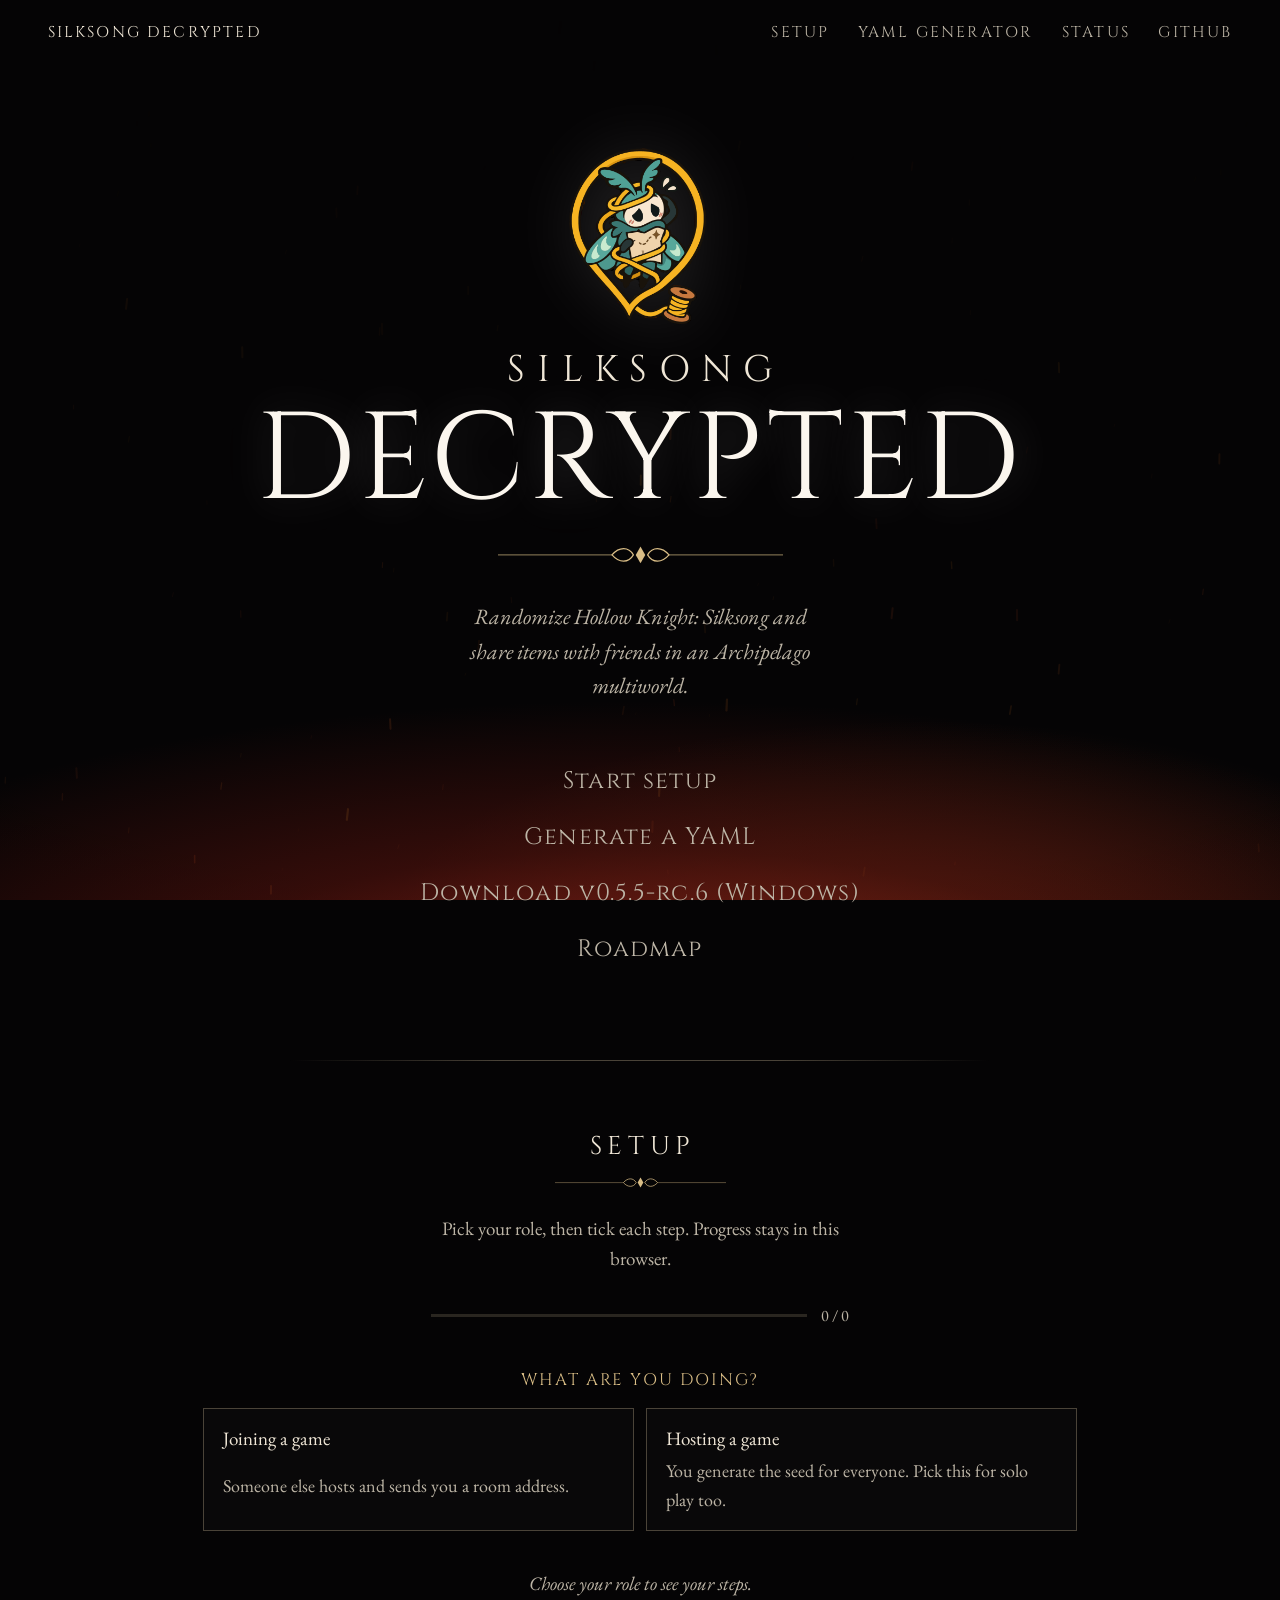
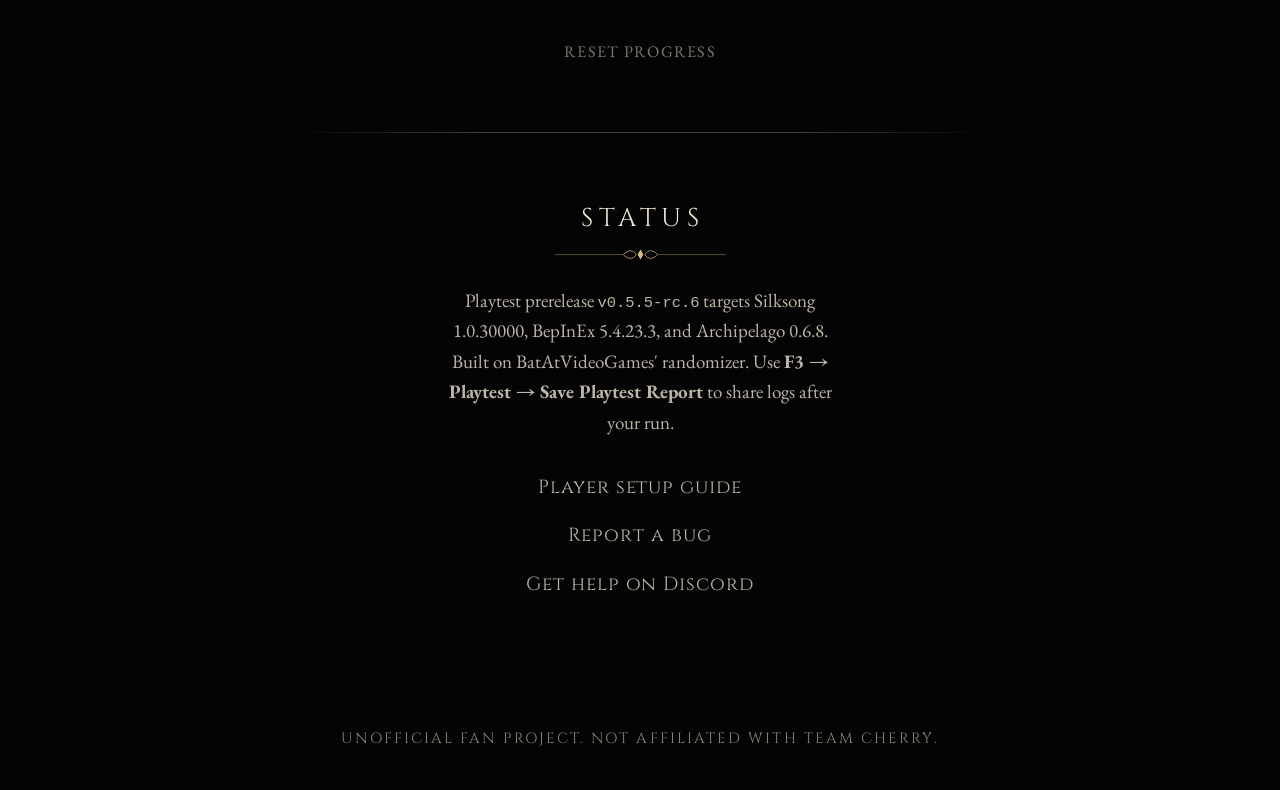
==== commit 2d93ba53: "Favor early Ledge Grab and prepare v0.5.5-rc.6" ====
--- a/site/index.html
+++ b/site/index.html
@@ -40,7 +40,7 @@
       <ul class="menu" role="list">
         <li><a href="#setup"><svg class="cur" aria-hidden="true"><use href="#fleur"/></svg><span>Start setup</span><svg class="cur r" aria-hidden="true"><use href="#fleur"/></svg></a></li>
         <li><a href="./yaml.html"><svg class="cur" aria-hidden="true"><use href="#fleur"/></svg><span>Generate a YAML</span><svg class="cur r" aria-hidden="true"><use href="#fleur"/></svg></a></li>
-        <li><a href="https://github.com/Decryptu/silksong-decrypted/releases/tag/v0.5.5-rc.5"><svg class="cur" aria-hidden="true"><use href="#fleur"/></svg><span>Download v0.5.5-rc.5 (Windows)</span><svg class="cur r" aria-hidden="true"><use href="#fleur"/></svg></a></li>
+        <li><a href="https://github.com/Decryptu/silksong-decrypted/releases/tag/v0.5.5-rc.6"><svg class="cur" aria-hidden="true"><use href="#fleur"/></svg><span>Download v0.5.5-rc.6 (Windows)</span><svg class="cur r" aria-hidden="true"><use href="#fleur"/></svg></a></li>
         <li><a href="https://github.com/Decryptu/silksong-decrypted/blob/main/ROADMAP.md"><svg class="cur" aria-hidden="true"><use href="#fleur"/></svg><span>Roadmap</span><svg class="cur r" aria-hidden="true"><use href="#fleur"/></svg></a></li>
       </ul>
     </section>
@@ -67,7 +67,7 @@
     <section id="status" class="panel" aria-labelledby="status-h">
       <h2 id="status-h">Status</h2>
       <svg class="rule small" aria-hidden="true"><use href="#rule"/></svg>
-      <p>Playtest prerelease <code>v0.5.5-rc.5</code> targets Silksong 1.0.30000, BepInEx 5.4.23.3, and Archipelago 0.6.8. Built on BatAtVideoGames' randomizer. Use <strong>F3 → Playtest → Save Playtest Report</strong> to share logs after your run.</p>
+      <p>Playtest prerelease <code>v0.5.5-rc.6</code> targets Silksong 1.0.30000, BepInEx 5.4.23.3, and Archipelago 0.6.8. Built on BatAtVideoGames' randomizer. Use <strong>F3 → Playtest → Save Playtest Report</strong> to share logs after your run.</p>
       <ul class="menu small" role="list">
         <li><a href="https://github.com/Decryptu/silksong-decrypted/blob/main/SETUP.md"><svg class="cur" aria-hidden="true"><use href="#fleur"/></svg><span>Player setup guide</span><svg class="cur r" aria-hidden="true"><use href="#fleur"/></svg></a></li>
         <li><a href="https://github.com/Decryptu/silksong-decrypted/issues"><svg class="cur" aria-hidden="true"><use href="#fleur"/></svg><span>Report a bug</span><svg class="cur r" aria-hidden="true"><use href="#fleur"/></svg></a></li>
